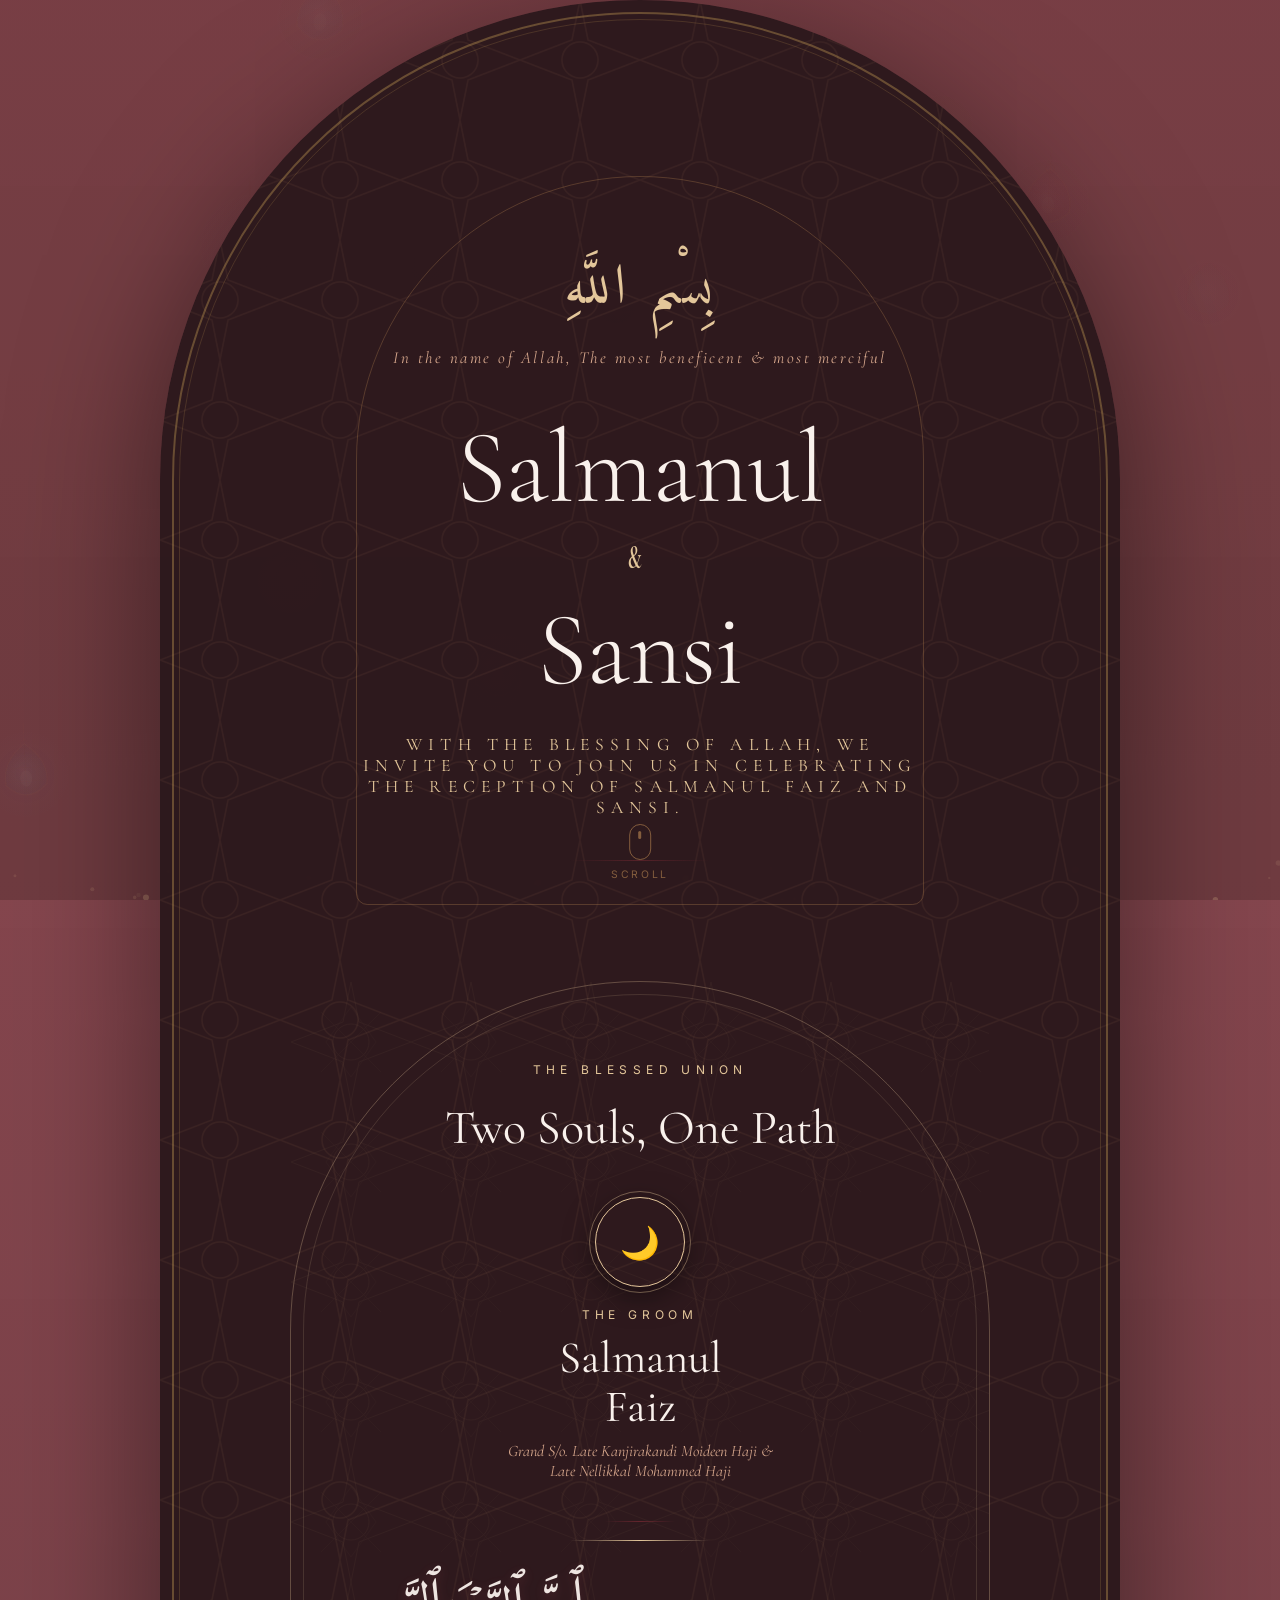
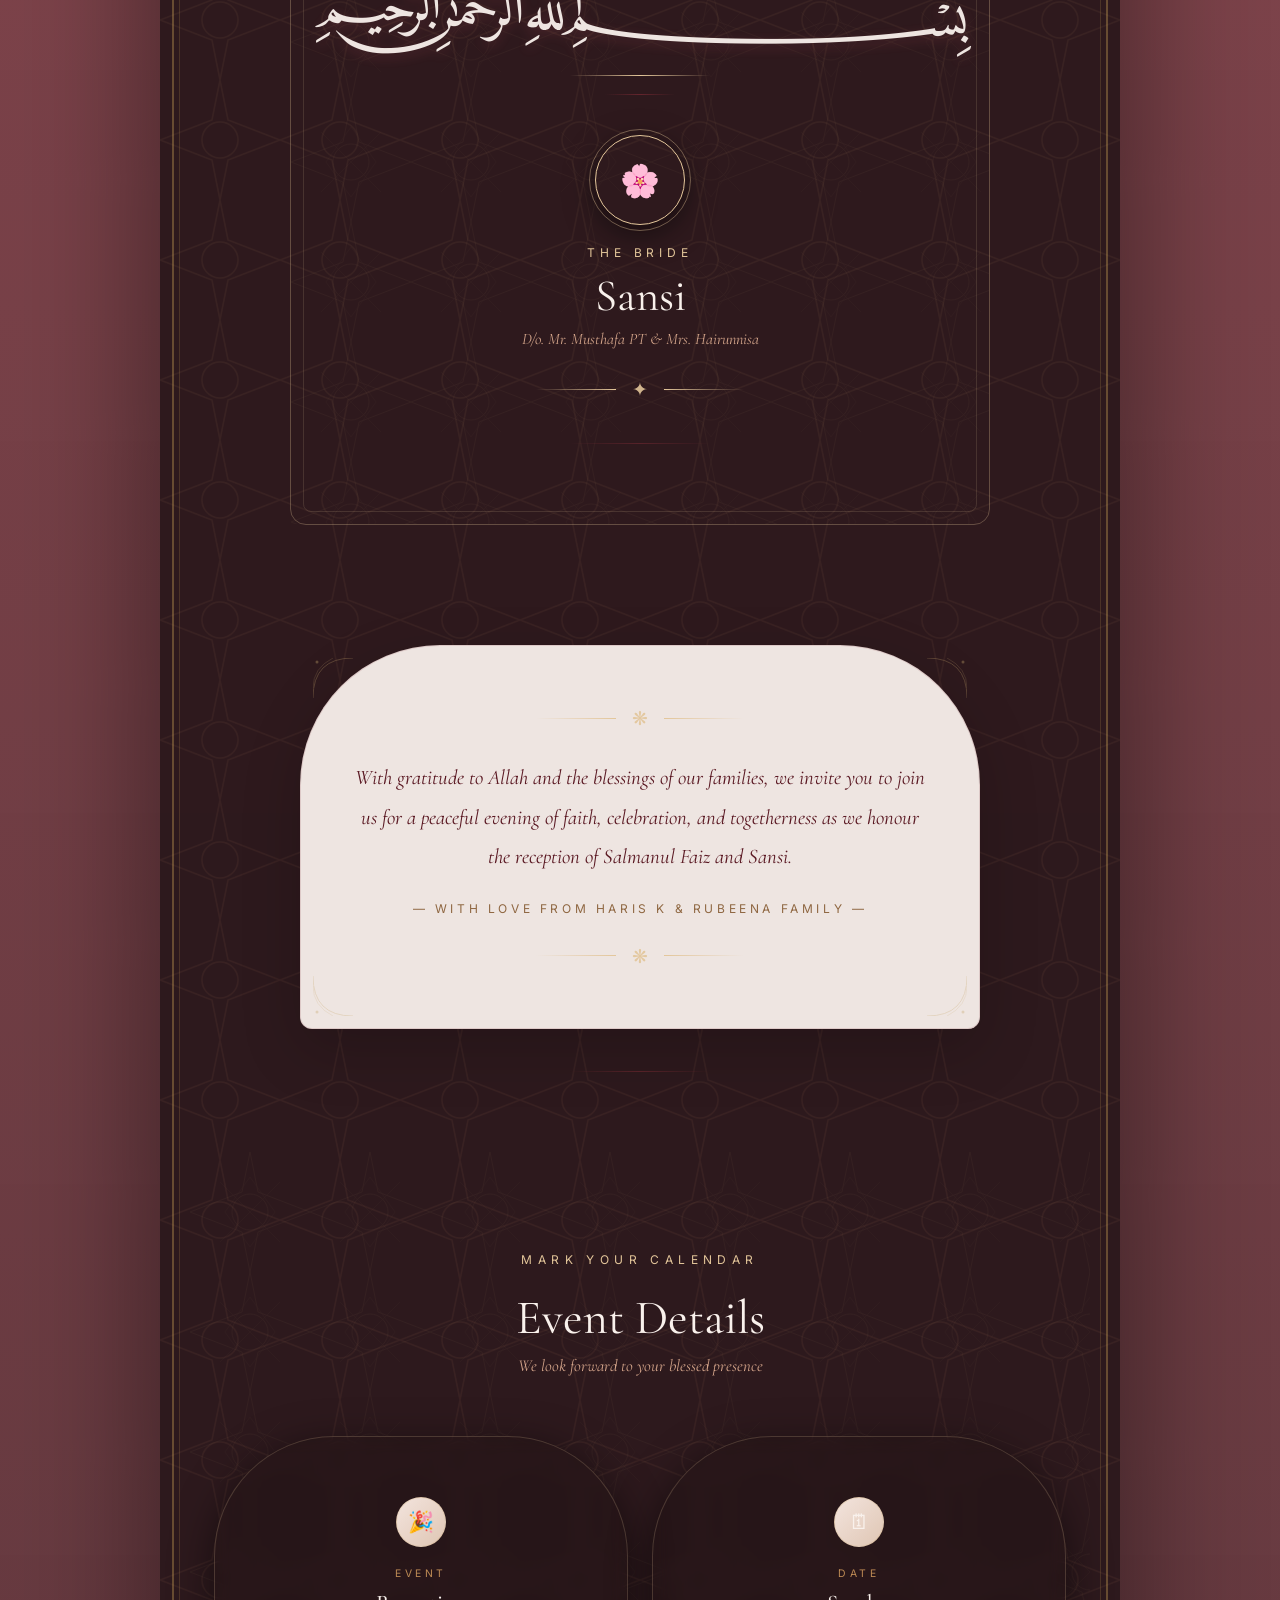
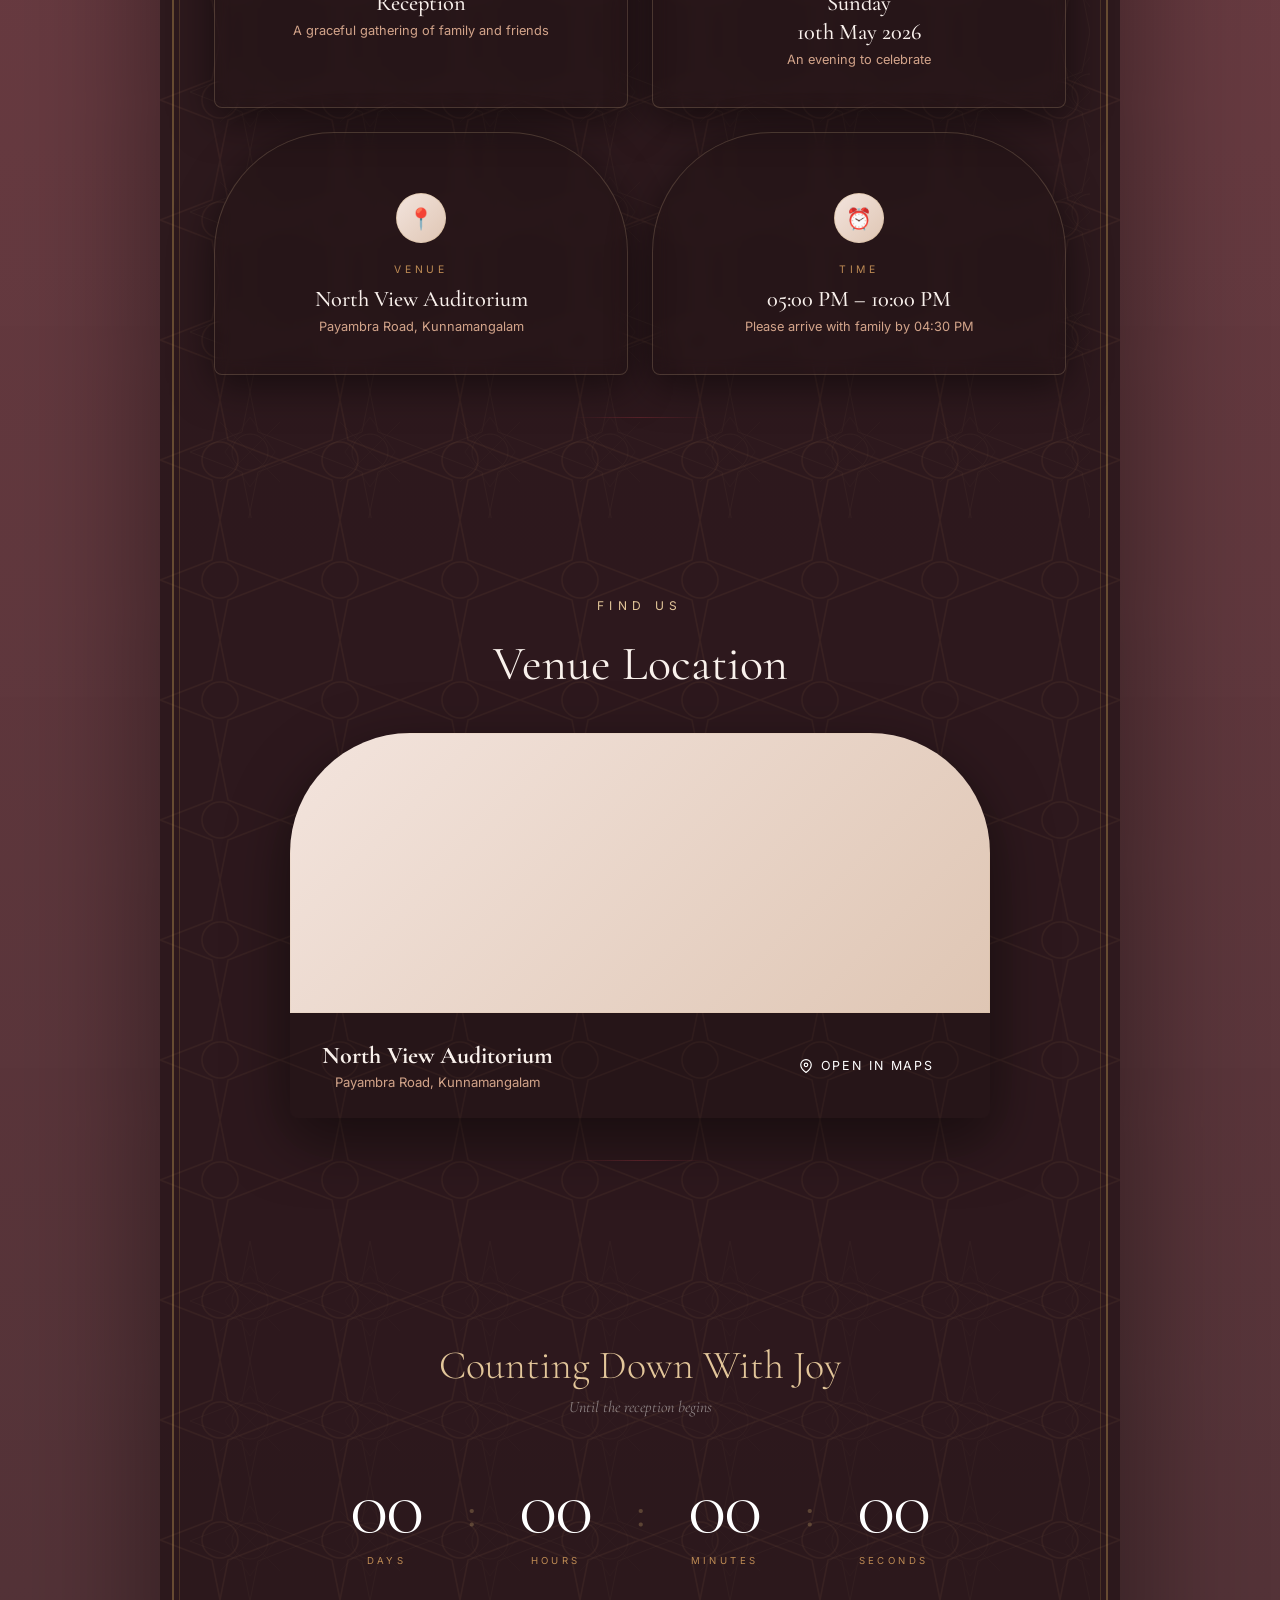
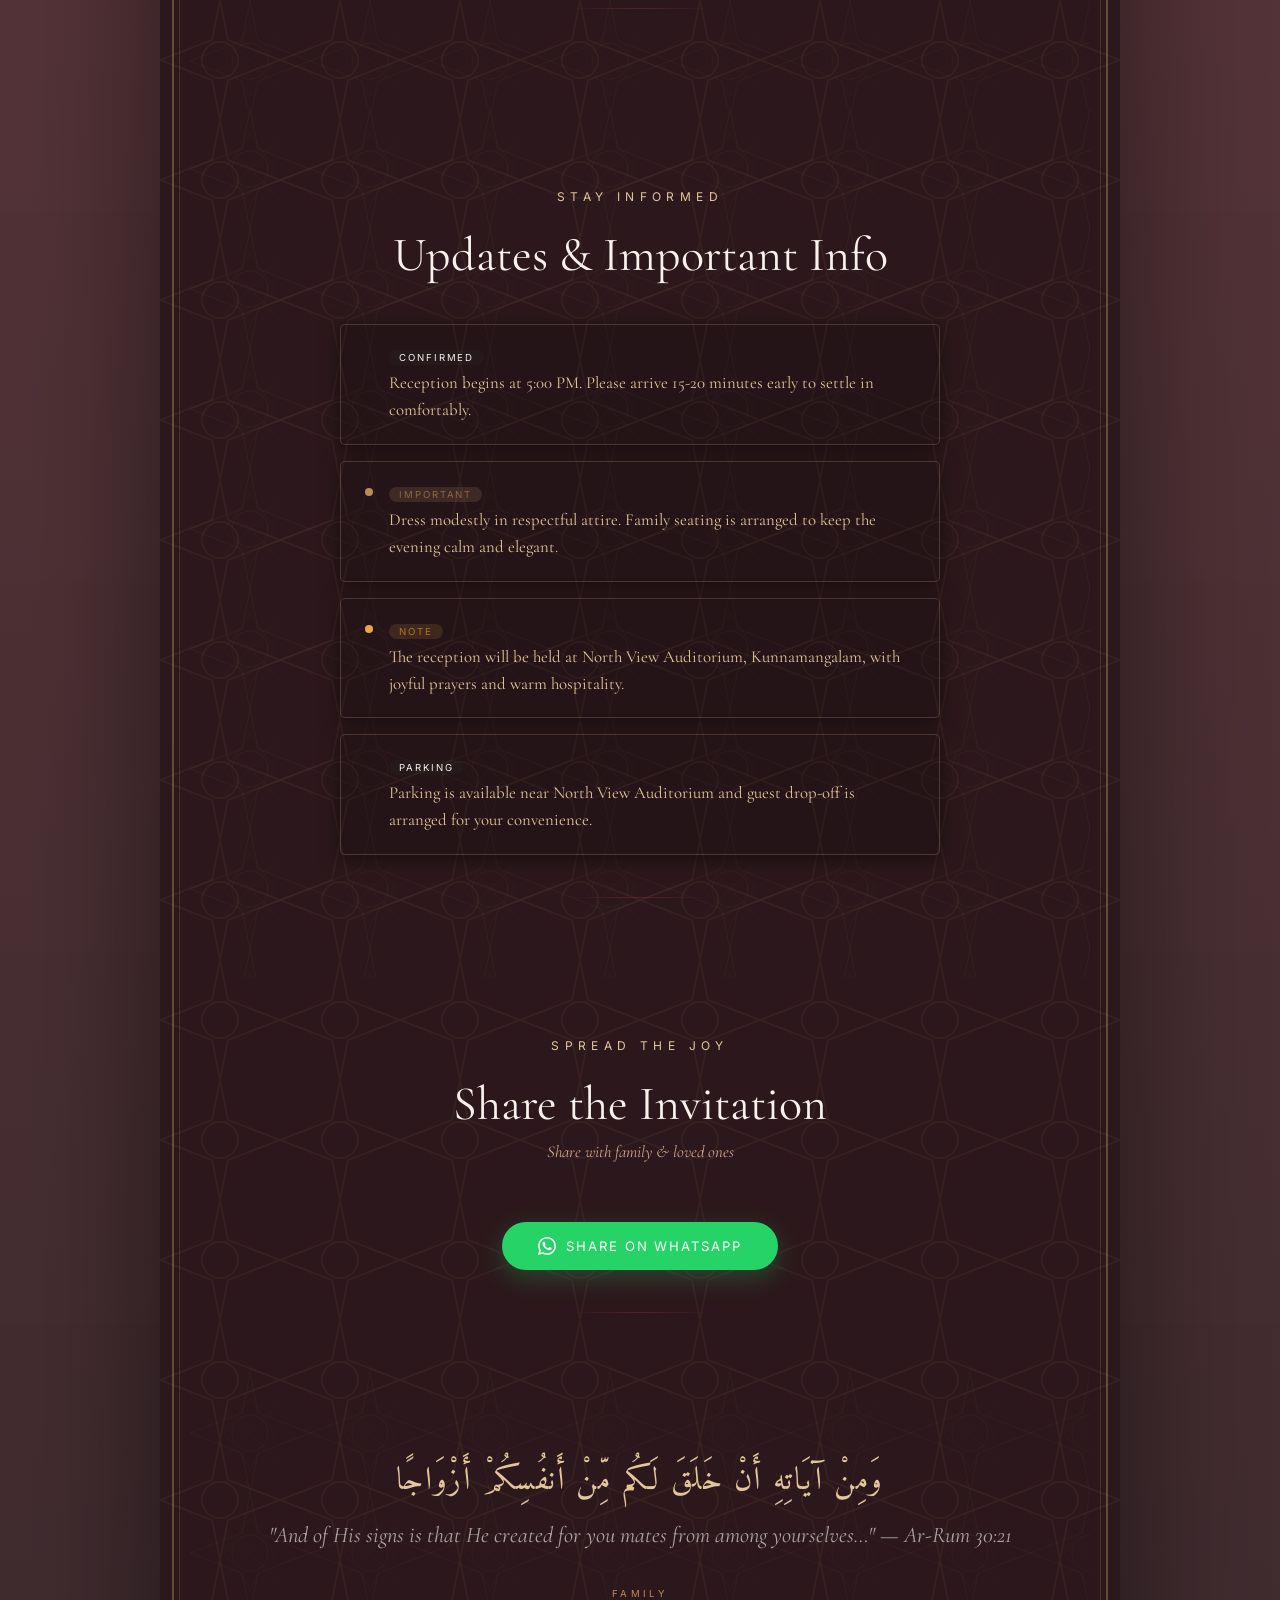
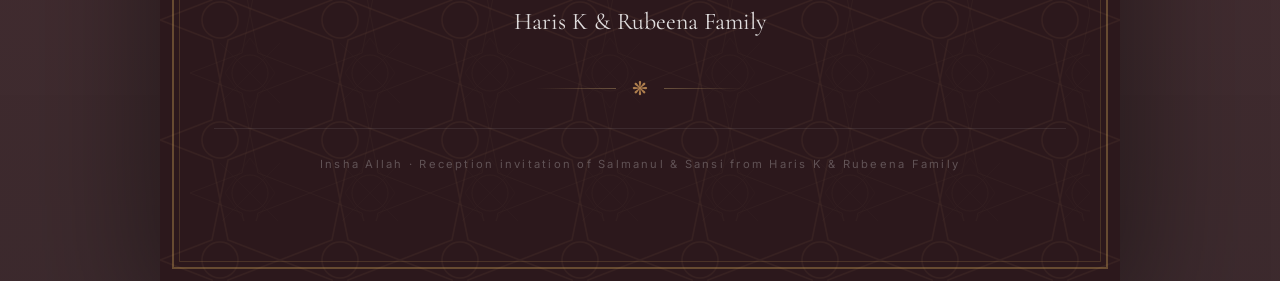
==== index.html @ c8cf124c "rename index.html" ====
<!DOCTYPE html>
<html lang="en">
<head>
    <meta charset="UTF-8">
    <meta name="viewport" content="width=device-width, initial-scale=1.0">
    <title>Reception Invitation — Salmanul & Sansi</title>
    <link href="https://fonts.googleapis.com/css2?family=Cormorant+Garamond:ital,wght@0,300;0,400;0,500;0,600;1,300;1,400&family=Inter:wght@300;400;500&family=Amiri:ital,wght@0,400;0,700;1,400&display=swap" rel="stylesheet">
    <link rel="stylesheet" href="styles.css">
</head>
<body>

<!-- LOADER -->
<div id="loader">
    <div class="loader-bismillah">بِسْمِ اللَّهِ</div>
    <div class="loader-line"></div>
    <div class="loader-sub">Loading your invitation</div>
</div>

<!-- 3D CANVAS BACKGROUND -->
<canvas id="bgCanvas"></canvas>

<div class="invitation-card">

<!-- ==================== HERO ==================== -->
<section id="hero">
    <div class="hero-frame"></div>
    <div class="hero-bismillah">بِسْمِ اللَّهِ</div>
    <div class="hero-translation">In the name of Allah, The most beneficent & most merciful</div>

    <div class="hero-names">
        <div class="hero-name">Salmanul</div>
        <span class="hero-and">﹠</span>
        <div class="hero-name">Sansi</div>
    </div>

    <p class="hero-invite-text">With the blessing of Allah, we invite you to join us in celebrating the reception of Salmanul Faiz and Sansi.</p>

    <div class="scroll-indicator">
        <div class="scroll-mouse">
            <div class="scroll-wheel"></div>
        </div>
        <span>Scroll</span>
    </div>
</section>

<!-- ==================== COUPLE ==================== -->
<section id="couple">
    <div class="geo-pattern"></div>

    <span class="section-label fade-in">The Blessed Union</span>
    <h2 class="section-title fade-in fade-in-delay-1">Two Souls, One Path</h2>

    <div class="couple-wrap">
        <div class="person-card fade-in fade-in-delay-1">
            <div class="person-avatar">🌙</div>
            <div class="person-role">The Groom</div>
            <div class="person-name">Salmanul<br>Faiz</div>
            <div class="person-family">Grand S/o. Late Kanjirakandi Moideen Haji & Late Nellikkal Mohammed Haji</div>
        </div>

        <div class="couple-center-divider fade-in fade-in-delay-2">
            <div class="couple-vline"></div>
            <div class="couple-ampersand">﷽</div>
            <div class="couple-vline"></div>
        </div>

        <div class="person-card fade-in fade-in-delay-3">
            <div class="person-avatar">🌸</div>
            <div class="person-role">The Bride</div>
            <div class="person-name">Sansi</div>
            <div class="person-family">D/o. Mr. Musthafa PT & Mrs. Hairunnisa</div>
        </div>
    </div>

    <div class="ornament fade-in fade-in-delay-4">
        <div class="ornament-line"></div>
        <div class="ornament-icon">✦</div>
        <div class="ornament-line reverse"></div>
    </div>
</section>

<!-- ==================== MESSAGE ==================== -->
<section id="message">
    <div class="message-card fade-in">
        <!-- Corner decorations -->
        <svg class="corner-deco tl" viewBox="0 0 40 40" fill="none">
            <path d="M0 40 Q0 0 40 0" stroke="#c9a96e" stroke-width="0.8"/>
            <path d="M0 30 Q0 10 20 0" stroke="#c9a96e" stroke-width="0.5"/>
            <circle cx="4" cy="4" r="1.5" fill="#c9a96e"/>
        </svg>
        <svg class="corner-deco tr" viewBox="0 0 40 40" fill="none">
            <path d="M0 40 Q0 0 40 0" stroke="#c9a96e" stroke-width="0.8"/>
            <path d="M0 30 Q0 10 20 0" stroke="#c9a96e" stroke-width="0.5"/>
            <circle cx="4" cy="4" r="1.5" fill="#c9a96e"/>
        </svg>
        <svg class="corner-deco bl" viewBox="0 0 40 40" fill="none">
            <path d="M0 40 Q0 0 40 0" stroke="#c9a96e" stroke-width="0.8"/>
            <path d="M0 30 Q0 10 20 0" stroke="#c9a96e" stroke-width="0.5"/>
            <circle cx="4" cy="4" r="1.5" fill="#c9a96e"/>
        </svg>
        <svg class="corner-deco br" viewBox="0 0 40 40" fill="none">
            <path d="M0 40 Q0 0 40 0" stroke="#c9a96e" stroke-width="0.8"/>
            <path d="M0 30 Q0 10 20 0" stroke="#c9a96e" stroke-width="0.5"/>
            <circle cx="4" cy="4" r="1.5" fill="#c9a96e"/>
        </svg>

        <div class="ornament" style="margin-top:0; margin-bottom: 28px;">
            <div class="ornament-line"></div>
            <div class="ornament-icon">❋</div>
            <div class="ornament-line reverse"></div>
        </div>

        <p class="message-text">
            With gratitude to Allah and the blessings of our families, we invite you to join us for a peaceful evening of faith, celebration, and togetherness as we honour the reception of Salmanul Faiz and Sansi.
        </p>

        <span class="message-sign">— With love from Haris K & Rubeena Family —</span>

        <div class="ornament" style="margin-bottom:0; margin-top: 28px;">
            <div class="ornament-line"></div>
            <div class="ornament-icon">❋</div>
            <div class="ornament-line reverse"></div>
        </div>
    </div>
</section>

<!-- ==================== EVENTS ==================== -->
<section id="events">
    <div class="geo-pattern"></div>

    <span class="section-label fade-in">Mark Your Calendar</span>
    <h2 class="section-title fade-in fade-in-delay-1">Event Details</h2>
    <p class="section-subtitle fade-in fade-in-delay-2">We look forward to your blessed presence</p>

    <div class="events-grid">
        <div class="event-card fade-in fade-in-delay-1">
            <div class="event-icon">🎉</div>
            <div class="event-label">Event</div>
            <div class="event-value">Reception</div>
            <div class="event-sub">A graceful gathering of family and friends</div>
        </div>

        <div class="event-card fade-in fade-in-delay-2">
            <div class="event-icon">🗓</div>
            <div class="event-label">Date</div>
            <div class="event-value">Sunday<br>10th May 2026</div>
            <div class="event-sub">An evening to celebrate</div>
        </div>

        <div class="event-card fade-in fade-in-delay-3">
            <div class="event-icon">📍</div>
            <div class="event-label">Venue</div>
            <div class="event-value">North View Auditorium</div>
            <div class="event-sub">Payambra Road, Kunnamangalam</div>
        </div>

        <div class="event-card fade-in fade-in-delay-4">
            <div class="event-icon">⏰</div>
            <div class="event-label">Time</div>
            <div class="event-value">05:00 PM – 10:00 PM</div>
            <div class="event-sub">Please arrive with family by 04:30 PM</div>
        </div>
    </div>
</section>

<!-- ==================== LOCATION ==================== -->
<section id="location">
    <span class="section-label fade-in">Find Us</span>
    <h2 class="section-title fade-in fade-in-delay-1">Venue Location</h2>

    <div class="location-card fade-in fade-in-delay-2">
        <div class="map-container">
            <iframe
                src="https://www.google.com/maps?q=North+View+Auditorium+Kunnamangalam&output=embed"
                loading="lazy"
                referrerpolicy="no-referrer-when-downgrade"
                title="Venue Map">
            </iframe>
            <div class="map-overlay"></div>
        </div>
        <div class="location-info">
            <div class="location-details">
                <h3>North View Auditorium</h3>
                <p>Payambra Road, Kunnamangalam</p>
            </div>
            <a href="https://maps.google.com/?q=North+View+Auditorium+Kunnamangalam" target="_blank" class="btn-maps">
                <svg width="14" height="14" viewBox="0 0 24 24" fill="none" stroke="currentColor" stroke-width="2">
                    <path d="M21 10c0 7-9 13-9 13s-9-6-9-13a9 9 0 0118 0z"></path>
                    <circle cx="12" cy="10" r="3"></circle>
                </svg>
                Open in Maps
            </a>
        </div>
    </div>
</section>

<!-- ==================== COUNTDOWN ==================== -->
<section id="countdown">
    <div class="geo-pattern"></div>

    <h2 class="countdown-title fade-in">Counting Down With Joy</h2>
    <p class="countdown-sub fade-in fade-in-delay-1">Until the reception begins</p>

    <div class="countdown-grid fade-in fade-in-delay-2">
        <div class="count-block">
            <div class="count-number" id="days">00</div>
            <span class="count-label">Days</span>
        </div>
        <div class="count-sep">:</div>
        <div class="count-block">
            <div class="count-number" id="hours">00</div>
            <span class="count-label">Hours</span>
        </div>
        <div class="count-sep">:</div>
        <div class="count-block">
            <div class="count-number" id="minutes">00</div>
            <span class="count-label">Minutes</span>
        </div>
        <div class="count-sep">:</div>
        <div class="count-block">
            <div class="count-number" id="seconds">00</div>
            <span class="count-label">Seconds</span>
        </div>
    </div>
</section>

<!-- ==================== UPDATES ==================== -->
<section id="updates">
    <div class="geo-pattern"></div>

    <span class="section-label fade-in">Stay Informed</span>
    <h2 class="section-title fade-in fade-in-delay-1">Updates & Important Info</h2>

    <div class="updates-list">
        <div class="update-item fade-in fade-in-delay-1">
            <div class="update-dot green"></div>
            <div>
                <span class="update-tag info">Confirmed</span>
                <div class="update-text">Reception begins at 5:00 PM. Please arrive 15-20 minutes early to settle in comfortably.</div>
            </div>
        </div>

        <div class="update-item fade-in fade-in-delay-2">
            <div class="update-dot"></div>
            <div>
                <span class="update-tag important">Important</span>
                <div class="update-text">Dress modestly in respectful attire. Family seating is arranged to keep the evening calm and elegant.</div>
            </div>
        </div>

        <div class="update-item fade-in fade-in-delay-3">
            <div class="update-dot amber"></div>
            <div>
                <span class="update-tag note">Note</span>
                <div class="update-text">The reception will be held at North View Auditorium, Kunnamangalam, with joyful prayers and warm hospitality.</div>
            </div>
        </div>

        <div class="update-item fade-in fade-in-delay-4">
            <div class="update-dot green"></div>
            <div>
                <span class="update-tag info">Parking</span>
                <div class="update-text">Parking is available near North View Auditorium and guest drop-off is arranged for your convenience.</div>
            </div>
        </div>
    </div>
</section>

<!-- ==================== SHARE ==================== -->
<section id="share">
    <span class="section-label fade-in">Spread the Joy</span>
    <h2 class="section-title fade-in fade-in-delay-1" style="margin-bottom: 8px;">Share the Invitation</h2>
    <p class="section-subtitle fade-in fade-in-delay-2">Share with family & loved ones</p>

    <div class="fade-in fade-in-delay-3">
        <a id="whatsapp-btn" href="#" class="btn-whatsapp" onclick="shareOnWhatsApp(event)">
            <svg viewBox="0 0 24 24" xmlns="http://www.w3.org/2000/svg">
                <path d="M17.472 14.382c-.297-.149-1.758-.867-2.03-.967-.273-.099-.471-.148-.67.15-.197.297-.767.966-.94 1.164-.173.199-.347.223-.644.075-.297-.15-1.255-.463-2.39-1.475-.883-.788-1.48-1.761-1.653-2.059-.173-.297-.018-.458.13-.606.134-.133.298-.347.446-.52.149-.174.198-.298.298-.497.099-.198.05-.371-.025-.52-.075-.149-.669-1.612-.916-2.207-.242-.579-.487-.5-.669-.51-.173-.008-.371-.01-.57-.01-.198 0-.52.074-.792.372-.272.297-1.04 1.016-1.04 2.479 0 1.462 1.065 2.875 1.213 3.074.149.198 2.096 3.2 5.077 4.487.709.306 1.262.489 1.694.625.712.227 1.36.195 1.871.118.571-.085 1.758-.719 2.006-1.413.248-.694.248-1.289.173-1.413-.074-.124-.272-.198-.57-.347m-5.421 7.403h-.004a9.87 9.87 0 01-5.031-1.378l-.361-.214-3.741.982.998-3.648-.235-.374a9.86 9.86 0 01-1.51-5.26c.001-5.45 4.436-9.884 9.888-9.884 2.64 0 5.122 1.03 6.988 2.898a9.825 9.825 0 012.893 6.994c-.003 5.45-4.437 9.884-9.885 9.884m8.413-18.297A11.815 11.815 0 0012.05 0C5.495 0 .16 5.335.157 11.892c0 2.096.547 4.142 1.588 5.945L.057 24l6.305-1.654a11.882 11.882 0 005.683 1.448h.005c6.554 0 11.89-5.335 11.893-11.893a11.821 11.821 0 00-3.48-8.413z"/>
            </svg>
            Share on WhatsApp
        </a>
    </div>
</section>

<!-- ==================== FOOTER ==================== -->
<footer>
    <div class="geo-pattern"></div>

    <div class="fade-in">
        <div class="footer-bismillah">وَمِنْ آيَاتِهِ أَنْ خَلَقَ لَكُم مِّنْ أَنفُسِكُمْ أَزْوَاجًا</div>
        <p class="footer-inshallah">"And of His signs is that He created for you mates from among yourselves…" — Ar-Rum 30:21</p>
    </div>

    <div class="footer-families fade-in fade-in-delay-1">
        <div class="family-block">
            <span class="family-label">Family</span>
            <div class="family-name">Haris K & Rubeena Family</div>
        </div>
    </div>

    <div class="ornament fade-in">
        <div class="ornament-line" style="background: linear-gradient(to right, transparent, rgba(201,169,110,0.4))"></div>
        <div class="ornament-icon" style="color: var(--gold)">❋</div>
        <div class="ornament-line reverse" style="background: linear-gradient(to left, transparent, rgba(201,169,110,0.4))"></div>
    </div>

    <div class="footer-bottom fade-in">
        Insha Allah · Reception invitation of Salmanul & Sansi from Haris K & Rubeena Family
    </div>
</footer>

</div>

<!-- ==================== JAVASCRIPT ==================== -->
<script src="script.js"></script>
</body>
</html>
---- styles.css ----
:root {
  --ivory: #f9f1ec;
  --cream: #f3e4dd;
  --beige: #dfc6b4;
  --gold: #be8b54;
  --gold-light: #e3c69a;
  --gold-dark: #8f6741;
  --maroon: #7c2a34;
  --maroon-light: #a84a53;
  --maroon-dark: #5a1822;
  --carpet-deep: #5a1f25;
  --carpet-soft: #d3a48a;
  --text-dark: #f9f1ec; /* Ivory */
  --text-mid: #e3c69a; /* Gold Light */
  --text-light: #d3a48a; /* Carpet soft */
  --shadow: rgba(0, 0, 0, 0.5);
}

* {
  margin: 0;
  padding: 0;
  box-sizing: border-box;
}

html {
  scroll-behavior: smooth;
}

body {
  min-height: 100vh;
  background: linear-gradient(rgba(124, 42, 52, 0.85), rgba(44, 24, 28, 0.92));
  background-blend-mode: multiply;
  color: var(--text-dark);
  font-family: "Inter", sans-serif;
  overflow-x: hidden;
}

.invitation-card {
  position: relative;
  max-width: 960px;
  margin: 0 auto;
  padding: 160px 30px 60px;
  background: rgba(44, 24, 28, 0.97); /* Very deep dark carpet tone */
  border-radius: 480px 480px 0 0;
  box-shadow: 0 40px 140px rgba(0, 0, 0, 0.5);
  overflow: hidden;
  min-height: 100vh;
}

.invitation-card::before {
  content: "";
  position: absolute;
  inset: 0;
  pointer-events: none;
  background-image: url("data:image/svg+xml,%3Csvg xmlns='http://www.w3.org/2000/svg' width='120' height='120' viewBox='0 0 120 120'%3E%3Cpath d='M60 0 L68 40 L120 60 L68 80 L60 120 L52 80 L0 60 L52 40 Z' fill='none' stroke='%23BE8B54' stroke-width='1.5' opacity='0.08'/%3E%3Ccircle cx='60' cy='60' r='18' fill='none' stroke='%23BE8B54' stroke-width='1.5' opacity='0.08'/%3E%3C/svg%3E");
}

.invitation-card::after {
  content: "";
  position: absolute;
  inset: 12px;
  border: 2px solid rgba(192, 154, 83, 0.4);
  outline: 1px solid rgba(192, 154, 83, 0.2);
  outline-offset: -8px;
  border-radius: 480px 480px 0 0;
  pointer-events: none;
}

.invitation-card > * {
  position: relative;
  z-index: 1;
}

.invitation-card::before,
.invitation-card::after {
  pointer-events: none;
}

/* ===================== LOADER ===================== */
#loader {
  position: fixed;
  inset: 0;
  background: var(--ivory);
  z-index: 9999;
  display: flex;
  flex-direction: column;
  align-items: center;
  justify-content: center;
  transition:
    opacity 0.8s ease,
    visibility 0.8s ease;
}

#loader.hidden {
  opacity: 0;
  visibility: hidden;
}

.loader-bismillah {
  font-family: "Amiri", serif;
  font-size: 2.2rem;
  color: var(--gold);
  letter-spacing: 0.05em;
  opacity: 0;
  animation: loaderFadeIn 1.2s ease 0.3s forwards;
}

.loader-line {
  width: 60px;
  height: 1px;
  background: var(--gold);
  margin: 20px auto;
  opacity: 0;
  animation: loaderExpand 1s ease 0.8s forwards;
}

.loader-sub {
  font-family: "Cormorant Garamond", serif;
  font-size: 1rem;
  color: var(--text-light);
  letter-spacing: 0.3em;
  text-transform: uppercase;
  opacity: 0;
  animation: loaderFadeIn 1s ease 1.2s forwards;
}

@keyframes loaderFadeIn {
  to {
    opacity: 1;
  }
}

@keyframes loaderExpand {
  from {
    width: 0;
    opacity: 0;
  }
  to {
    width: 60px;
    opacity: 1;
  }
}

/* ===================== CANVAS / 3D BACKGROUND ===================== */
#bgCanvas {
  position: fixed;
  top: 0;
  left: 0;
  width: 100%;
  height: 100%;
  z-index: 0;
  pointer-events: none;
}

/* ===================== SCROLL INDICATOR ===================== */
.scroll-indicator {
  position: absolute;
  bottom: 40px;
  left: 50%;
  transform: translateX(-50%);
  display: flex;
  flex-direction: column;
  align-items: center;
  gap: 8px;
  animation: bounce 2s infinite;
  opacity: 0.6;
}

.scroll-indicator span {
  font-family: "Inter", sans-serif;
  font-size: 0.65rem;
  letter-spacing: 0.25em;
  text-transform: uppercase;
  color: var(--gold);
}

.scroll-mouse {
  width: 22px;
  height: 36px;
  border: 1.5px solid var(--gold);
  border-radius: 12px;
  display: flex;
  justify-content: center;
  padding-top: 6px;
}

.scroll-wheel {
  width: 3px;
  height: 8px;
  background: var(--gold);
  border-radius: 2px;
  animation: scrollWheel 1.5s infinite;
}

@keyframes scrollWheel {
  0% {
    transform: translateY(0);
    opacity: 1;
  }
  100% {
    transform: translateY(10px);
    opacity: 0;
  }
}

@keyframes bounce {
  0%,
  100% {
    transform: translateX(-50%) translateY(0);
  }
  50% {
    transform: translateX(-50%) translateY(-6px);
  }
}

/* ===================== SECTIONS BASE ===================== */
section {
  position: relative;
  z-index: 1;
  padding: 60px 0;
  background: transparent;
}

section:not(:last-child)::after {
  content: "";
  display: block;
  width: 140px;
  height: 1px;
  margin: 42px auto 0;
  background: linear-gradient(
    to right,
    transparent,
    rgba(124, 42, 52, 0.7),
    transparent
  );
  opacity: 0.75;
}

.fade-in {
  opacity: 0;
  transform: translateY(30px);
  transition:
    opacity 0.9s ease,
    transform 0.9s ease;
}

.fade-in.visible {
  opacity: 1;
  transform: translateY(0);
}

.fade-in-delay-1 {
  transition-delay: 0.1s;
}
.fade-in-delay-2 {
  transition-delay: 0.25s;
}
.fade-in-delay-3 {
  transition-delay: 0.4s;
}
.fade-in-delay-4 {
  transition-delay: 0.55s;
}

/* ===================== GEOMETRIC PATTERN ===================== */
.geo-pattern {
  position: absolute;
  width: 100%;
  height: 100%;
  top: 0;
  left: 0;
  opacity: 0.05;
  background-image: url("data:image/svg+xml,%3Csvg xmlns='http://www.w3.org/2000/svg' width='120' height='120' viewBox='0 0 120 120'%3E%3Cpath d='M60 0 L68 40 L120 60 L68 80 L60 120 L52 80 L0 60 L52 40 Z' fill='none' stroke='%23c9a96e' stroke-width='1'/%3E%3Cpath d='M30 30 L90 90 M30 90 L90 30' stroke='%23c9a96e' stroke-width='0.5'/%3E%3Ccircle cx='60' cy='60' r='18' fill='none' stroke='%23c9a96e' stroke-width='1'/%3E%3Cpath d='M60 25 L85 60 L60 95 L35 60 Z' fill='none' stroke='%23c9a96e' stroke-width='0.5'/%3E%3C/svg%3E");
  pointer-events: none;
}

/* ===================== ORNAMENTAL DIVIDER ===================== */
.ornament {
  display: flex;
  align-items: center;
  justify-content: center;
  gap: 16px;
  margin: 28px auto;
}

.ornament-line {
  height: 1px;
  width: 80px;
  background: linear-gradient(to right, transparent, var(--gold-light));
}

.ornament-line.reverse {
  background: linear-gradient(to left, transparent, var(--gold-light));
}

.ornament-icon {
  color: var(--gold-light);
  font-size: 1.2rem;
  opacity: 0.9;
}

/* ===================== HERO SECTION ===================== */
#hero {
  display: flex;
  flex-direction: column;
  align-items: center;
  justify-content: center;
  text-align: center;
  padding: 80px 20px 60px;
  margin: 0 auto;
  max-width: 600px;
  background: transparent;
  min-height: auto;
  position: relative;
  overflow: hidden;
}

.hero-frame {
  position: absolute;
  inset: 16px;
  border: 1px solid var(--gold);
  border-radius: 300px 300px 12px 12px;
  pointer-events: none;
  opacity: 0.3;
}

.hero-bismillah {
  font-family: "Amiri", serif;
  font-size: clamp(2rem, 5vw, 3.5rem);
  color: var(--gold-light);
  letter-spacing: 0.05em;
  margin-bottom: 8px;
  opacity: 0;
  animation: heroReveal 1.4s ease 2.5s forwards;
}

.hero-translation {
  font-family: "Cormorant Garamond", serif;
  font-style: italic;
  font-size: clamp(0.85rem, 2vw, 1.05rem);
  color: var(--text-light);
  letter-spacing: 0.15em;
  margin-bottom: 48px;
  opacity: 0;
  animation: heroReveal 1.4s ease 3s forwards;
}

.hero-names {
  opacity: 0;
  animation: heroReveal 1.4s ease 3.4s forwards;
}

.hero-name {
  font-family: "Cormorant Garamond", serif;
  font-size: clamp(3rem, 10vw, 6.5rem);
  font-weight: 300;
  color: var(--text-dark);
  line-height: 1;
  letter-spacing: -0.01em;
}

.hero-and {
  font-family: "Amiri", serif;
  font-size: clamp(1.5rem, 4vw, 2.2rem);
  color: var(--gold-light);
  display: block;
  margin: 8px 0;
  letter-spacing: 0.2em;
}

.hero-invite-text {
  font-family: "Cormorant Garamond", serif;
  font-size: clamp(0.9rem, 2vw, 1.1rem);
  color: var(--text-mid);
  letter-spacing: 0.35em;
  text-transform: uppercase;
  margin-top: 32px;
  opacity: 0;
  animation: heroReveal 1.4s ease 3.9s forwards;
}

@keyframes heroReveal {
  from {
    opacity: 0;
    transform: translateY(20px);
    filter: blur(4px);
  }
  to {
    opacity: 1;
    transform: translateY(0);
    filter: blur(0);
  }
}

/* ===================== COUPLE SECTION ===================== */
#couple {
  position: relative;
  padding: 80px 30px;
  margin: 60px auto 40px;
  max-width: 700px;
  text-align: center;
  background: transparent;
  border-radius: 350px 350px 16px 16px;
  border: 1.5px solid rgba(227, 198, 154, 0.3);
  overflow: visible;
}

#couple::before {
  content: "";
  position: absolute;
  inset: 12px;
  border: 1px solid rgba(227, 198, 154, 0.15);
  border-radius: 340px 340px 8px 8px;
  pointer-events: none;
}

.section-label {
  font-family: "Inter", sans-serif;
  font-size: 0.75rem;
  letter-spacing: 0.45em;
  text-transform: uppercase;
  color: var(--gold-light);
  margin-bottom: 22px;
  display: block;
}

.couple-wrap {
  display: flex;
  flex-direction: column;
  align-items: center;
  justify-content: center;
  gap: 40px;
  margin-top: 40px;
}

.person-card {
  text-align: center;
  max-width: 280px;
  width: 100%;
}

.person-avatar {
  width: 90px;
  height: 90px;
  border-radius: 50%;
  background: transparent;
  border: 1.5px solid var(--gold-light);
  outline: 1px solid rgba(227, 198, 154, 0.4);
  outline-offset: 5px;
  display: flex;
  align-items: center;
  justify-content: center;
  margin: 0 auto 20px;
  font-size: 2rem;
  box-shadow: 0 8px 30px var(--shadow);
}

.person-role {
  font-family: "Inter", sans-serif;
  font-size: 0.75rem;
  letter-spacing: 0.4em;
  text-transform: uppercase;
  color: var(--gold-light);
  margin-bottom: 12px;
}

.person-name {
  font-family: "Cormorant Garamond", serif;
  font-size: clamp(2rem, 5vw, 2.8rem);
  font-weight: 400;
  color: var(--text-dark);
  line-height: 1.1;
}

.person-family {
  font-family: "Cormorant Garamond", serif;
  font-style: italic;
  font-size: 1rem;
  color: var(--text-light);
  margin-top: 8px;
}

.couple-center-divider {
  display: flex;
  flex-direction: column;
  align-items: center;
  justify-content: center;
  gap: 18px;
  text-align: center;
  width: 100%;
  max-width: 100%;
  padding: 0 10px;
  margin: 0 auto;
  overflow: visible;
  position: relative;
  z-index: 5;
}

.couple-vline {
  width: min(140px, 50vw);
  height: 1px;
  background: linear-gradient(
    to right,
    transparent,
    var(--gold-light),
    transparent
  );
}

.couple-ampersand {
  font-family: "Amiri", serif;
  font-size: clamp(2rem, 12vw, 3.6rem);
  line-height: 1.35;
  color: var(--text-dark);
  opacity: 0.95;
  text-shadow: 0 4px 12px rgba(168, 74, 83, 0.3);
  padding: 0.18em 0;
  width: 100%;
  max-width: 260px;
  overflow: visible;
  display: flex;
  justify-content: center;
  align-items: center;
  white-space: normal;
  position: relative;
  z-index: 6;
}

.couple-center-divider::before,
.couple-center-divider::after {
  content: "";
  width: 70px;
  height: 1px;
  background: linear-gradient(
    to right,
    transparent,
    rgba(124, 42, 52, 0.7),
    transparent
  );
}

/* ===================== INVITATION MESSAGE ===================== */
#message {
  padding: 80px 24px;
  text-align: center;
  background: transparent;
}

.message-card {
  max-width: 680px;
  margin: 0 auto;
  padding: 60px 50px;
  background: rgba(249, 241, 236, 0.95);
  border: 1px solid rgba(124, 42, 52, 0.15);
  border-radius: 140px 140px 12px 12px;
  box-shadow: 0 20px 60px rgba(0, 0, 0, 0.18);
  backdrop-filter: blur(10px);
  position: relative;
  transition:
    transform 0.3s ease,
    box-shadow 0.3s ease;
}

.message-card:hover {
  transform: translateY(-4px);
  box-shadow: 0 30px 90px rgba(0, 0, 0, 0.2);
}

.corner-deco {
  position: absolute;
  width: 40px;
  height: 40px;
  opacity: 0.35;
}

.corner-deco.tl {
  top: 12px;
  left: 12px;
}
.corner-deco.tr {
  top: 12px;
  right: 12px;
  transform: scaleX(-1);
}
.corner-deco.bl {
  bottom: 12px;
  left: 12px;
  transform: scaleY(-1);
}
.corner-deco.br {
  bottom: 12px;
  right: 12px;
  transform: scale(-1);
}

.message-text {
  font-family: "Cormorant Garamond", serif;
  font-size: clamp(1.05rem, 2.5vw, 1.3rem);
  font-weight: 400;
  line-height: 1.9;
  color: var(--maroon-dark);
  font-style: italic;
}

.message-sign {
  font-family: "Inter", sans-serif;
  font-size: 0.75rem;
  letter-spacing: 0.3em;
  text-transform: uppercase;
  color: var(--gold-dark);
  margin-top: 24px;
  display: block;
}

/* ===================== EVENT DETAILS ===================== */
#events {
  padding: 100px 24px;
  text-align: center;
  background: transparent;
}

.section-title {
  font-family: "Cormorant Garamond", serif;
  font-size: clamp(2rem, 5vw, 3rem);
  font-weight: 400;
  color: var(--text-dark);
  margin-bottom: 8px;
}

.section-subtitle {
  font-family: "Cormorant Garamond", serif;
  font-style: italic;
  font-size: 1.05rem;
  color: var(--text-light);
  margin-bottom: 60px;
}

.events-grid {
  display: grid;
  grid-template-columns: repeat(auto-fit, minmax(280px, 1fr));
  gap: 24px;
  max-width: 900px;
  margin: 0 auto;
}

.event-card {
  background: rgba(0, 0, 0, 0.15);
  border: 1px solid rgba(227, 198, 154, 0.2);
  border-radius: 120px 120px 8px 8px;
  padding: 60px 32px 40px;
  text-align: center;
  box-shadow: 0 10px 40px var(--shadow);
  backdrop-filter: blur(8px);
  transition:
    transform 0.35s ease,
    box-shadow 0.35s ease,
    border-color 0.35s ease;
  position: relative;
  overflow: hidden;
}

.event-card::before {
  content: "";
  position: absolute;
  top: 0;
  left: 0;
  right: 0;
  height: 4px;
  background: linear-gradient(
    to right,
    transparent,
    var(--ruby-red),
    transparent
  );
  opacity: 0;
  transition: opacity 0.35s ease;
}

.event-card:hover {
  transform: translateY(-6px);
  box-shadow: 0 20px 60px rgba(42, 36, 32, 0.13);
  border-color: rgba(201, 169, 110, 0.35);
}

.event-card:hover::before {
  opacity: 1;
}

.event-icon {
  width: 50px;
  height: 50px;
  background: linear-gradient(135deg, var(--cream), var(--beige));
  border: 1px solid rgba(201, 169, 110, 0.25);
  border-radius: 50%;
  display: flex;
  align-items: center;
  justify-content: center;
  margin: 0 auto 20px;
  font-size: 1.3rem;
}

.event-label {
  font-family: "Inter", sans-serif;
  font-size: 0.65rem;
  letter-spacing: 0.35em;
  text-transform: uppercase;
  color: var(--gold);
  margin-bottom: 8px;
}

.event-value {
  font-family: "Cormorant Garamond", serif;
  font-size: 1.4rem;
  font-weight: 500;
  color: var(--text-dark);
  line-height: 1.3;
}

.event-sub {
  font-family: "Inter", sans-serif;
  font-size: 0.8rem;
  color: var(--text-light);
  margin-top: 6px;
}

/* ===================== LOCATION SECTION ===================== */
#location {
  padding: 80px 24px;
  text-align: center;
  background: transparent;
}

.location-card {
  max-width: 700px;
  margin: 40px auto 0;
  background: rgba(0, 0, 0, 0.15);
  border-radius: 120px 120px 8px 8px;
  overflow: hidden;
  box-shadow: 0 20px 60px var(--shadow);
  transition:
    transform 0.35s ease,
    box-shadow 0.35s ease;
}

.location-card:hover {
  transform: translateY(-4px);
  box-shadow: 0 30px 80px rgba(42, 36, 32, 0.12);
}

.map-container {
  width: 100%;
  height: 280px;
  background: linear-gradient(135deg, var(--cream), var(--beige));
  position: relative;
  overflow: hidden;
}

.map-container iframe {
  width: 100%;
  height: 100%;
  border: none;
  filter: sepia(0.15) saturate(0.9);
}

.map-overlay {
  position: absolute;
  inset: 0;
  pointer-events: none;
  border: 1px solid rgba(201, 169, 110, 0.1);
}

.location-info {
  padding: 28px 32px;
  display: flex;
  align-items: center;
  justify-content: space-between;
  flex-wrap: wrap;
  gap: 16px;
}

.location-details h3 {
  font-family: "Cormorant Garamond", serif;
  font-size: 1.5rem;
  color: var(--text-dark);
}

.location-details p {
  font-family: "Inter", sans-serif;
  font-size: 0.82rem;
  color: var(--text-light);
  margin-top: 4px;
}

.btn-maps {
  display: inline-flex;
  align-items: center;
  gap: 8px;
  padding: 12px 24px;
  background: var(--ruby-red);
  color: #fff;
  border: none;
  border-radius: 3px;
  font-family: "Inter", sans-serif;
  font-size: 0.78rem;
  letter-spacing: 0.15em;
  text-transform: uppercase;
  text-decoration: none;
  cursor: pointer;
  transition:
    background 0.3s ease,
    transform 0.3s ease,
    box-shadow 0.3s ease;
}

.btn-maps:hover {
  background: var(--green-light);
  transform: translateY(-2px);
  box-shadow: 0 8px 24px rgba(45, 74, 62, 0.25);
}

/* ===================== COUNTDOWN ===================== */
#countdown {
  padding: 100px 24px;
  text-align: center;
  background: var(--green);
  position: relative;
  overflow: hidden;
}

#countdown .geo-pattern {
  opacity: 0.04;
}

.countdown-title {
  font-family: "Cormorant Garamond", serif;
  font-size: clamp(1.8rem, 4vw, 2.5rem);
  font-weight: 300;
  color: var(--gold-light);
  margin-bottom: 8px;
}

.countdown-sub {
  font-family: "Cormorant Garamond", serif;
  font-style: italic;
  font-size: 1rem;
  color: rgba(255, 255, 255, 0.45);
  margin-bottom: 50px;
}

.countdown-grid {
  display: flex;
  align-items: center;
  justify-content: center;
  gap: clamp(16px, 4vw, 40px);
  flex-wrap: wrap;
}

.count-block {
  text-align: center;
  min-width: 80px;
}

.count-number {
  font-family: "Cormorant Garamond", serif;
  font-size: clamp(3rem, 8vw, 5rem);
  font-weight: 300;
  color: #fff;
  line-height: 1;
  letter-spacing: -0.02em;
}

.count-label {
  font-family: "Inter", sans-serif;
  font-size: 0.6rem;
  letter-spacing: 0.35em;
  text-transform: uppercase;
  color: var(--gold);
  margin-top: 8px;
  display: block;
}

.count-sep {
  font-family: "Cormorant Garamond", serif;
  font-size: 3rem;
  color: rgba(201, 169, 110, 0.3);
  line-height: 1;
  margin-top: -12px;
}

/* ===================== UPDATES SECTION ===================== */
#updates {
  padding: 80px 24px;
  text-align: center;
  background: transparent;
}

.updates-list {
  max-width: 600px;
  margin: 40px auto 0;
  display: flex;
  flex-direction: column;
  gap: 16px;
}

.update-item {
  display: flex;
  align-items: flex-start;
  gap: 16px;
  text-align: left;
  padding: 20px 24px;
  background: rgba(0, 0, 0, 0.15);
  border: 1px solid rgba(227, 198, 154, 0.2);
  border-radius: 5px;
  box-shadow: 0 4px 20px var(--shadow);
  transition: transform 0.3s ease;
}

.update-item:hover {
  transform: translateX(4px);
}

.update-dot {
  width: 8px;
  height: 8px;
  min-width: 8px;
  border-radius: 50%;
  background: var(--gold);
  margin-top: 6px;
}

.update-dot.green {
  background: var(--green-light);
}
.update-dot.amber {
  background: #e8a84a;
}

.update-text {
  font-family: "Cormorant Garamond", serif;
  font-size: 1.05rem;
  color: var(--text-mid);
  line-height: 1.6;
}

.update-tag {
  display: inline-block;
  padding: 2px 10px;
  border-radius: 20px;
  font-size: 0.6rem;
  letter-spacing: 0.2em;
  text-transform: uppercase;
  margin-bottom: 5px;
  font-family: "Inter", sans-serif;
}

.update-tag.important {
  background: rgba(201, 169, 110, 0.15);
  color: var(--gold-dark);
}
.update-tag.info {
  background: rgba(45, 74, 62, 0.1);
  color: var(--green);
}
.update-tag.note {
  background: rgba(232, 168, 74, 0.12);
  color: #b07820;
}

/* ===================== SHARE SECTION ===================== */
#share {
  padding: 60px 24px;
  text-align: center;
  background: transparent;
}

.share-label {
  font-family: "Inter", sans-serif;
  font-size: 0.7rem;
  letter-spacing: 0.35em;
  text-transform: uppercase;
  color: var(--text-light);
  margin-bottom: 24px;
  display: block;
}

.btn-whatsapp {
  display: inline-flex;
  align-items: center;
  gap: 10px;
  padding: 15px 36px;
  background: #25d366;
  color: #fff;
  border: none;
  border-radius: 50px;
  font-family: "Inter", sans-serif;
  font-size: 0.82rem;
  letter-spacing: 0.15em;
  text-transform: uppercase;
  cursor: pointer;
  text-decoration: none;
  transition:
    transform 0.3s ease,
    box-shadow 0.3s ease,
    filter 0.3s ease;
  box-shadow: 0 8px 24px rgba(37, 211, 102, 0.25);
}

.btn-whatsapp:hover {
  transform: translateY(-3px);
  box-shadow: 0 16px 40px rgba(37, 211, 102, 0.35);
  filter: brightness(1.05);
}

.btn-whatsapp svg {
  width: 18px;
  height: 18px;
  fill: #fff;
}

/* ===================== FOOTER ===================== */
footer {
  padding: 80px 24px 50px;
  text-align: center;
  background: var(--green);
  position: relative;
  overflow: hidden;
}

footer .geo-pattern {
  opacity: 0.04;
}

.footer-bismillah {
  font-family: "Amiri", serif;
  font-size: clamp(1.4rem, 3.5vw, 2rem);
  color: var(--gold-light);
  letter-spacing: 0.05em;
  margin-bottom: 12px;
}

.footer-inshallah {
  font-family: "Cormorant Garamond", serif;
  font-style: italic;
  font-size: clamp(1rem, 2.5vw, 1.4rem);
  color: rgba(255, 255, 255, 0.6);
  margin-bottom: 40px;
}

.footer-families {
  display: flex;
  align-items: center;
  justify-content: center;
  gap: clamp(20px, 5vw, 60px);
  flex-wrap: wrap;
  margin-bottom: 40px;
}

.family-block {
  text-align: center;
}

.family-label {
  font-family: "Inter", sans-serif;
  font-size: 0.6rem;
  letter-spacing: 0.35em;
  text-transform: uppercase;
  color: var(--gold);
  margin-bottom: 8px;
  display: block;
}

.family-name {
  font-family: "Cormorant Garamond", serif;
  font-size: clamp(1.1rem, 2.5vw, 1.5rem);
  color: rgba(255, 255, 255, 0.85);
  font-weight: 400;
}

.footer-sep {
  font-family: "Amiri", serif;
  font-size: 1.8rem;
  color: rgba(201, 169, 110, 0.35);
}

.footer-bottom {
  border-top: 1px solid rgba(255, 255, 255, 0.08);
  padding-top: 28px;
  font-family: "Inter", sans-serif;
  font-size: 0.7rem;
  color: rgba(255, 255, 255, 0.25);
  letter-spacing: 0.2em;
}

/* ===================== PARTICLES ===================== */
.particle {
  position: absolute;
  border-radius: 50%;
  pointer-events: none;
  background: radial-gradient(circle, rgba(201, 169, 110, 0.6), transparent);
  animation: float linear infinite;
}

@keyframes float {
  0% {
    transform: translateY(100vh) translateX(0) rotate(0deg);
    opacity: 0;
  }
  10% {
    opacity: 1;
  }
  90% {
    opacity: 0.5;
  }
  100% {
    transform: translateY(-10vh) translateX(30px) rotate(360deg);
    opacity: 0;
  }
}

/* ===================== RESPONSIVE ===================== */
@media (max-width: 600px) {
  .invitation-card {
    padding: 120px 16px 40px;
  }
  section {
    padding: 50px 0;
  }
  #hero {
    padding: 60px 18px 40px;
    max-width: 100%;
  }
  .hero-translation {
    max-width: 90%;
    line-height: 1.55;
  }
  .hero-invite-text {
    font-size: clamp(0.9rem, 2.5vw, 1rem);
    letter-spacing: 0.25em;
    max-width: 90%;
  }
  .scroll-indicator {
    bottom: 24px;
    gap: 6px;
  }
  .scroll-indicator span {
    font-size: 0.65rem;
  }
  #couple {
    padding: 60px 16px;
  }
  .couple-wrap {
    gap: 32px;
  }
  .person-card {
    max-width: 100%;
  }
  .person-family {
    font-size: 0.95rem;
  }
  .couple-center-divider {
    padding: 0 12px;
    overflow: visible;
  }
  .couple-ampersand {
    font-size: clamp(1.2rem, 12vw, 2.2rem);
    padding: 8px 0;
    line-height: 1.4;
    max-width: 220px;
    margin: 0 auto;
  }
  .couple-center-divider::before,
  .couple-center-divider::after {
    width: min(50px, 22vw);
  }
  .message-card {
    padding: 40px 24px;
  }
  .events-grid {
    gap: 18px;
  }
  .event-card {
    padding: 42px 24px 32px;
  }
  .location-card {
    margin: 30px auto 0;
  }
  .map-container {
    height: 220px;
  }
  .location-info {
    gap: 14px;
  }
  .btn-maps {
    width: 100%;
    justify-content: center;
    padding: 12px 18px;
  }
}

@media (max-width: 420px) {
  .invitation-card {
    padding: 100px 12px 36px;
  }
  #hero {
    padding: 50px 14px 36px;
  }
  .hero-name {
    font-size: clamp(2rem, 14vw, 3.5rem);
  }
  .hero-invite-text {
    font-size: 0.95rem;
    letter-spacing: 0.23em;
  }
  .person-family {
    font-size: 0.9rem;
  }
  .couple-ampersand {
    font-size: clamp(1.3rem, 12vw, 2.2rem);
    padding: 8px 0;
  }
  .event-card {
    padding: 34px 20px 28px;
  }
  .map-container {
    height: 200px;
  }
}

@media (max-width: 360px) {
  .invitation-card {
    padding: 90px 10px 32px;
  }
  section {
    padding: 40px 0;
  }
  #hero {
    padding: 42px 12px 32px;
  }
  .hero-name {
    font-size: clamp(1.8rem, 16vw, 3rem);
  }
  .hero-translation,
  .hero-invite-text {
    max-width: 100%;
    letter-spacing: 0.18em;
  }
  .couple-ampersand {
    font-size: clamp(1.1rem, 14vw, 2rem);
    padding: 6px 0;
  }
  .person-family {
    font-size: 0.88rem;
  }
  .message-card {
    padding: 32px 18px;
  }
  .event-card {
    padding: 30px 16px 24px;
  }
  .map-container {
    height: 180px;
  }
}
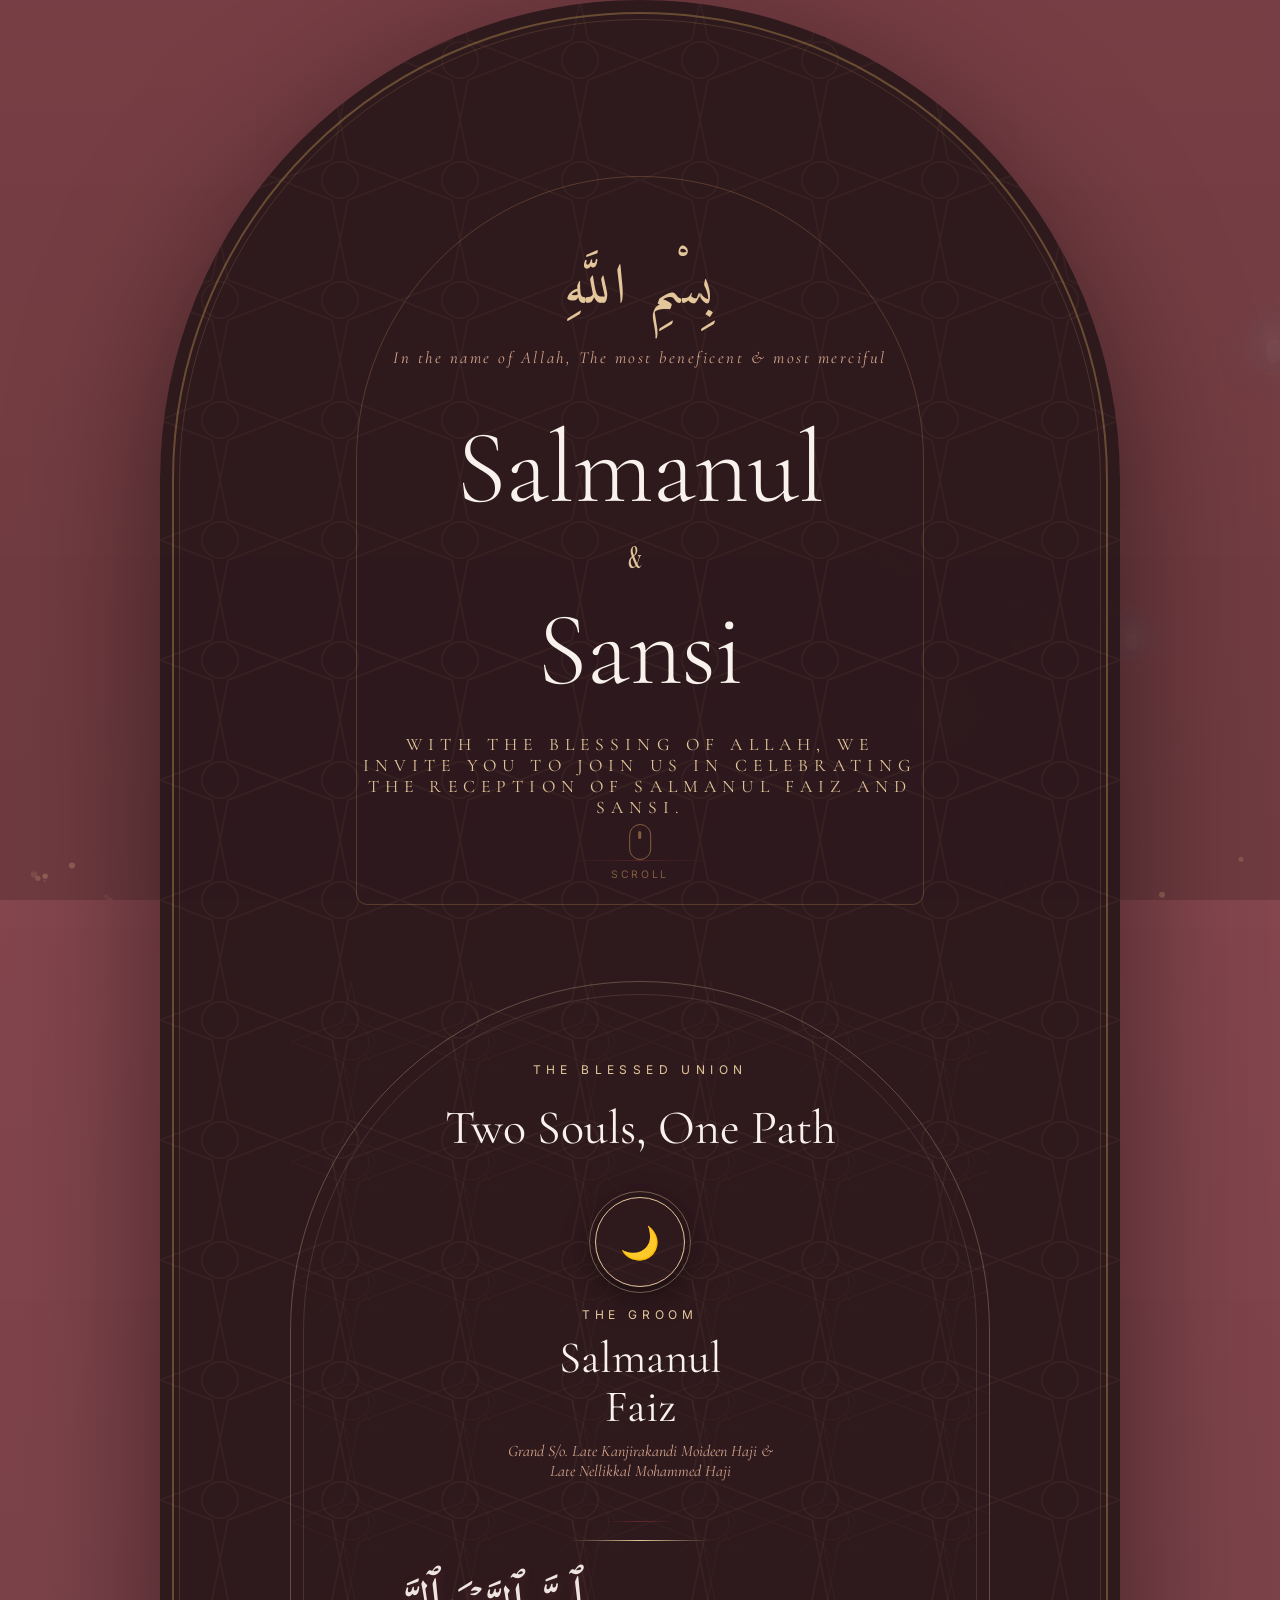
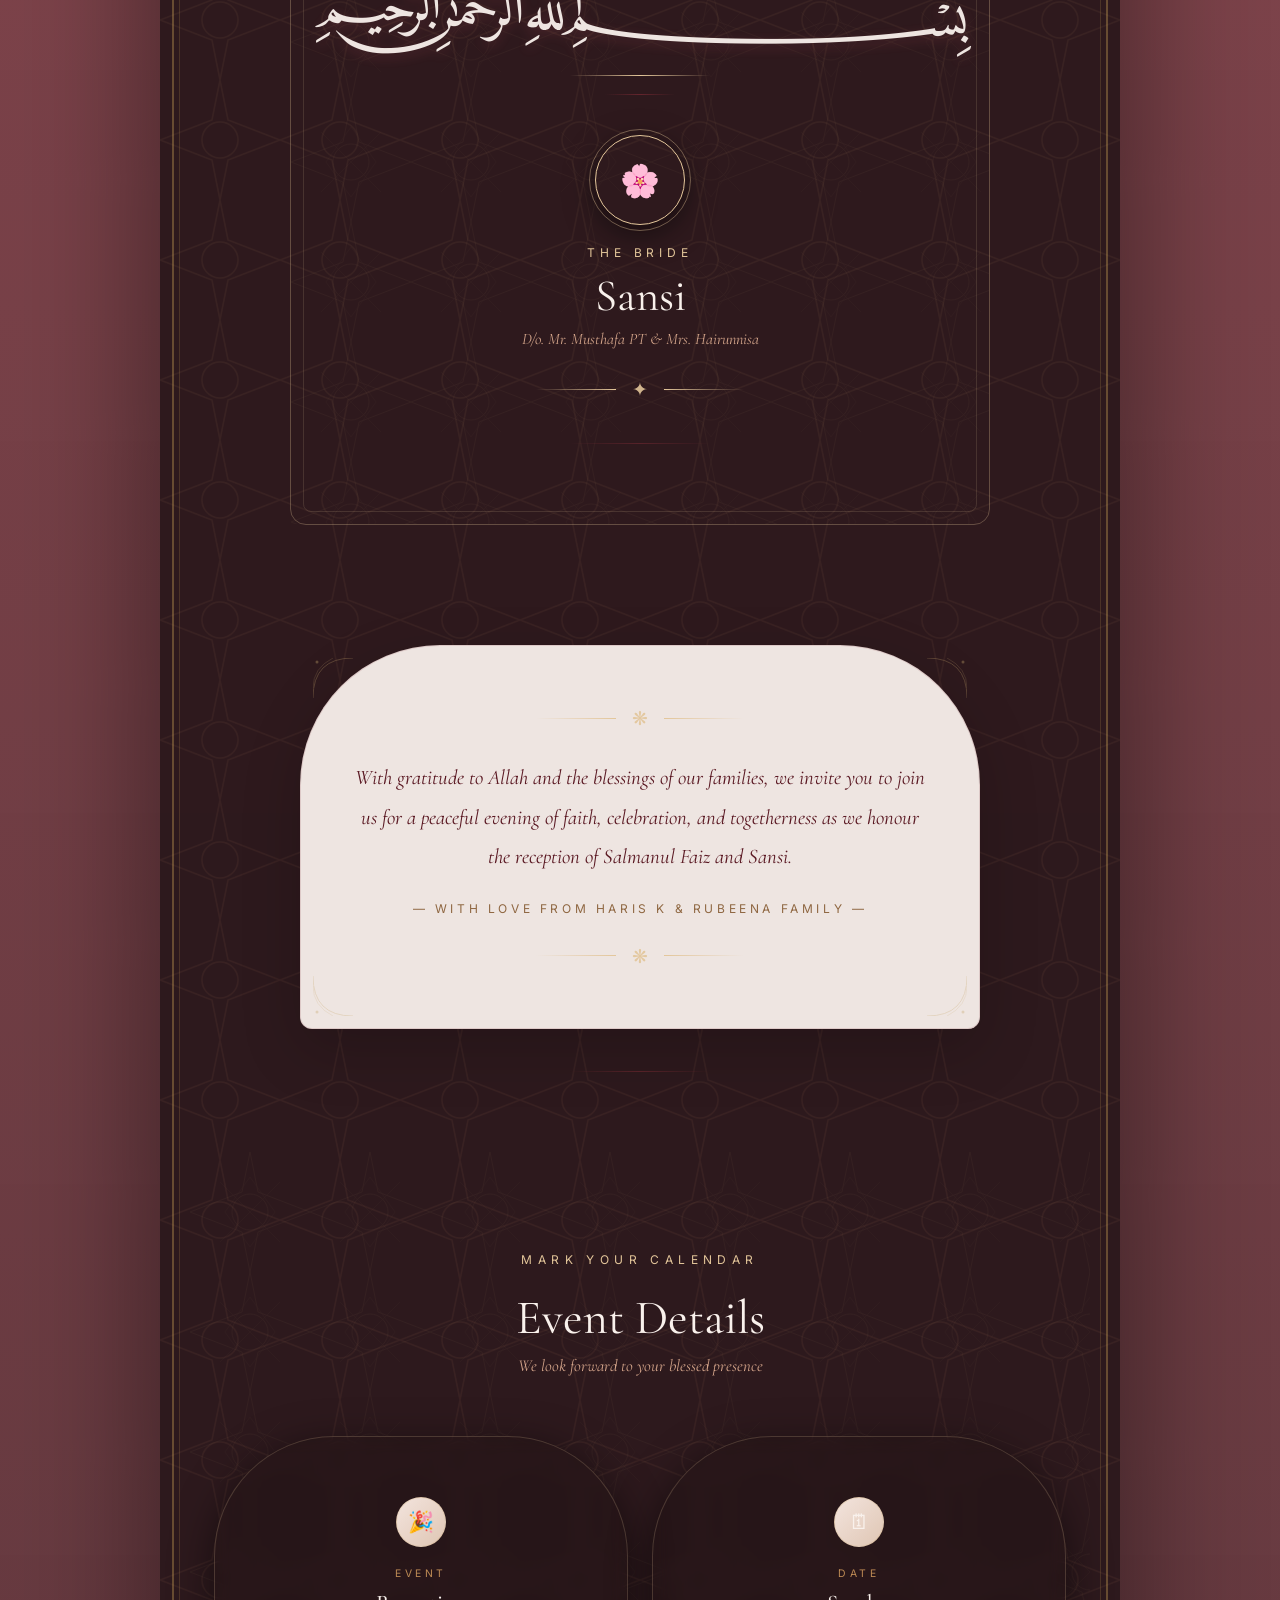
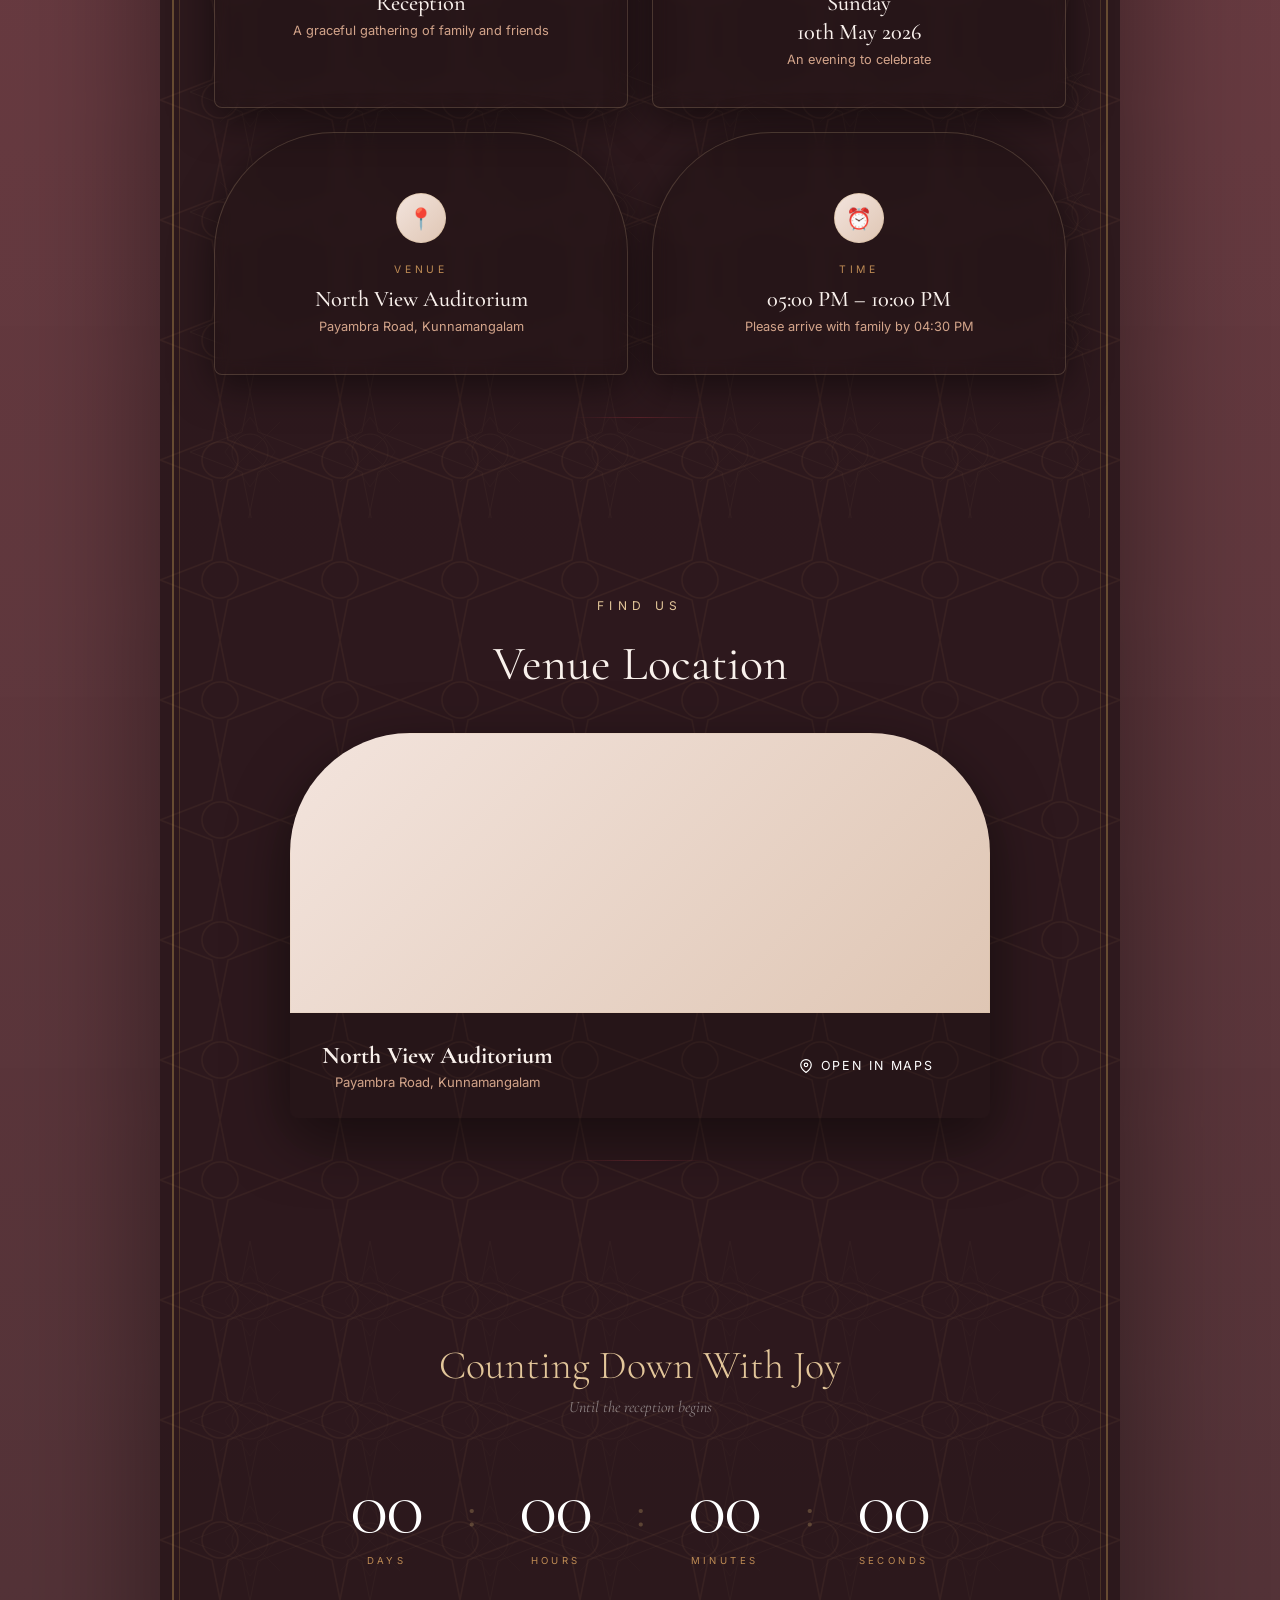
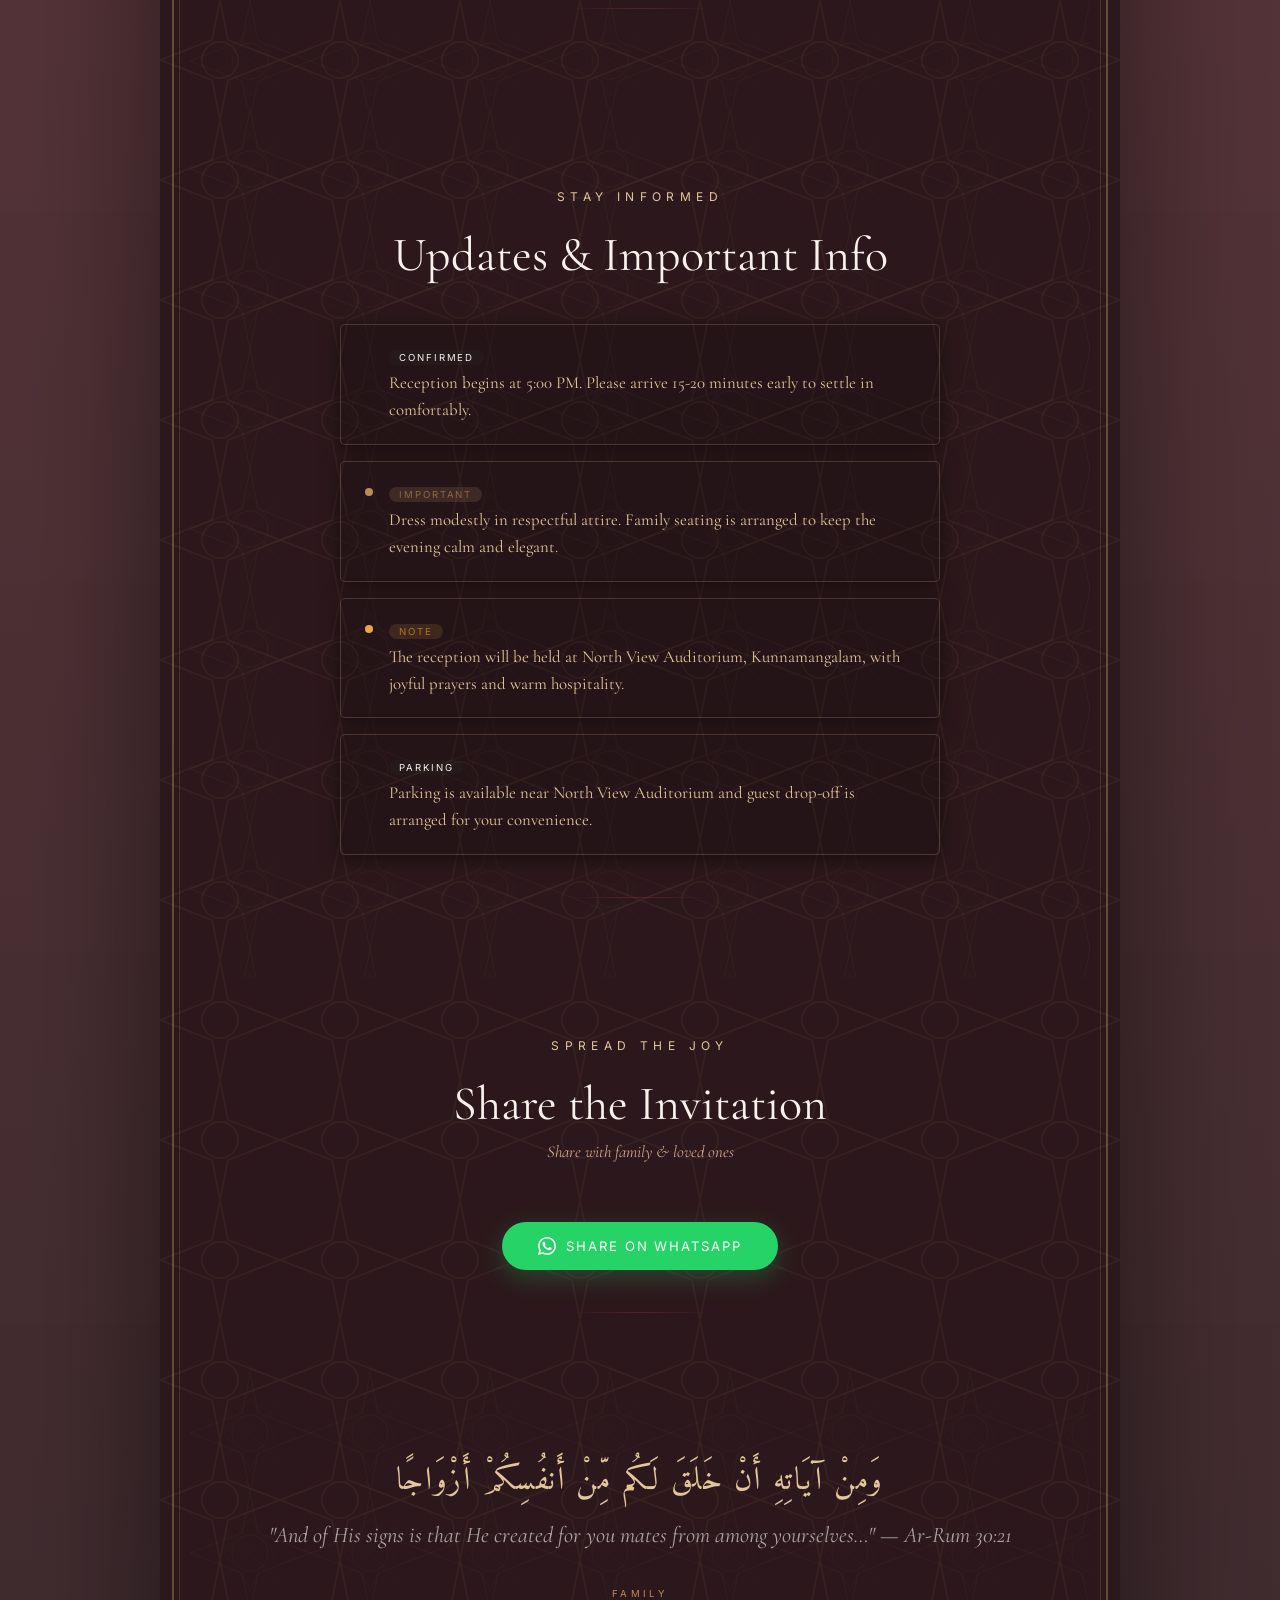
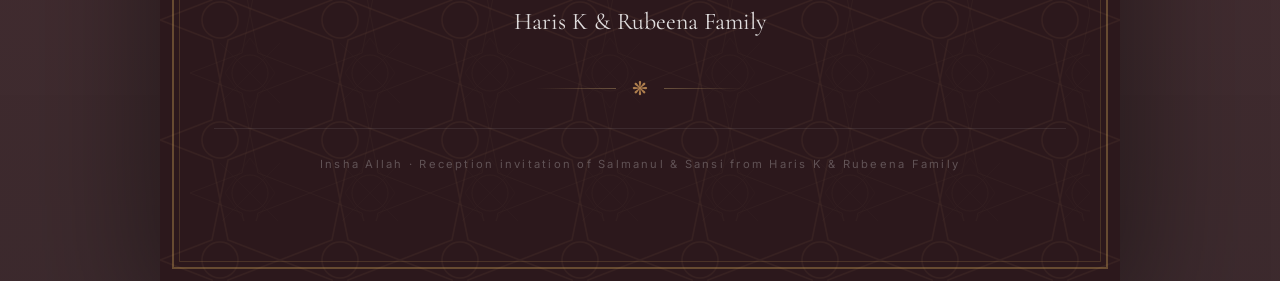
==== commit 0c084e73: "add analytics" ====
--- a/index.html
+++ b/index.html
@@ -1,317 +1,399 @@
-<!DOCTYPE html>
+<!doctype html>
 <html lang="en">
-<head>
-    <meta charset="UTF-8">
-    <meta name="viewport" content="width=device-width, initial-scale=1.0">
+  <head>
+    <meta charset="UTF-8" />
+    <meta name="viewport" content="width=device-width, initial-scale=1.0" />
     <title>Reception Invitation — Salmanul & Sansi</title>
-    <link href="https://fonts.googleapis.com/css2?family=Cormorant+Garamond:ital,wght@0,300;0,400;0,500;0,600;1,300;1,400&family=Inter:wght@300;400;500&family=Amiri:ital,wght@0,400;0,700;1,400&display=swap" rel="stylesheet">
-    <link rel="stylesheet" href="styles.css">
-</head>
-<body>
-
-<!-- LOADER -->
-<div id="loader">
-    <div class="loader-bismillah">بِسْمِ اللَّهِ</div>
-    <div class="loader-line"></div>
-    <div class="loader-sub">Loading your invitation</div>
-</div>
-
-<!-- 3D CANVAS BACKGROUND -->
-<canvas id="bgCanvas"></canvas>
-
-<div class="invitation-card">
-
-<!-- ==================== HERO ==================== -->
-<section id="hero">
-    <div class="hero-frame"></div>
-    <div class="hero-bismillah">بِسْمِ اللَّهِ</div>
-    <div class="hero-translation">In the name of Allah, The most beneficent & most merciful</div>
-
-    <div class="hero-names">
-        <div class="hero-name">Salmanul</div>
-        <span class="hero-and">﹠</span>
-        <div class="hero-name">Sansi</div>
+    <link
+      href="https://fonts.googleapis.com/css2?family=Cormorant+Garamond:ital,wght@0,300;0,400;0,500;0,600;1,300;1,400&family=Inter:wght@300;400;500&family=Amiri:ital,wght@0,400;0,700;1,400&display=swap"
+      rel="stylesheet" />
+    <link rel="stylesheet" href="styles.css" />
+
+    <script
+      src="https://log.rithask.me/api/script.js"
+      data-site-id="a6dbcbd46c93"
+      defer></script>
+  </head>
+  <body>
+    <!-- LOADER -->
+    <div id="loader">
+      <div class="loader-bismillah">بِسْمِ اللَّهِ</div>
+      <div class="loader-line"></div>
+      <div class="loader-sub">Loading your invitation</div>
     </div>
 
-    <p class="hero-invite-text">With the blessing of Allah, we invite you to join us in celebrating the reception of Salmanul Faiz and Sansi.</p>
-
-    <div class="scroll-indicator">
-        <div class="scroll-mouse">
+    <!-- 3D CANVAS BACKGROUND -->
+    <canvas id="bgCanvas"></canvas>
+
+    <div class="invitation-card">
+      <!-- ==================== HERO ==================== -->
+      <section id="hero">
+        <div class="hero-frame"></div>
+        <div class="hero-bismillah">بِسْمِ اللَّهِ</div>
+        <div class="hero-translation">
+          In the name of Allah, The most beneficent & most merciful
+        </div>
+
+        <div class="hero-names">
+          <div class="hero-name">Salmanul</div>
+          <span class="hero-and">﹠</span>
+          <div class="hero-name">Sansi</div>
+        </div>
+
+        <p class="hero-invite-text">
+          With the blessing of Allah, we invite you to join us in celebrating
+          the reception of Salmanul Faiz and Sansi.
+        </p>
+
+        <div class="scroll-indicator">
+          <div class="scroll-mouse">
             <div class="scroll-wheel"></div>
-        </div>
-        <span>Scroll</span>
-    </div>
-</section>
-
-<!-- ==================== COUPLE ==================== -->
-<section id="couple">
-    <div class="geo-pattern"></div>
-
-    <span class="section-label fade-in">The Blessed Union</span>
-    <h2 class="section-title fade-in fade-in-delay-1">Two Souls, One Path</h2>
-
-    <div class="couple-wrap">
-        <div class="person-card fade-in fade-in-delay-1">
+          </div>
+          <span>Scroll</span>
+        </div>
+      </section>
+
+      <!-- ==================== COUPLE ==================== -->
+      <section id="couple">
+        <div class="geo-pattern"></div>
+
+        <span class="section-label fade-in">The Blessed Union</span>
+        <h2 class="section-title fade-in fade-in-delay-1">
+          Two Souls, One Path
+        </h2>
+
+        <div class="couple-wrap">
+          <div class="person-card fade-in fade-in-delay-1">
             <div class="person-avatar">🌙</div>
             <div class="person-role">The Groom</div>
-            <div class="person-name">Salmanul<br>Faiz</div>
-            <div class="person-family">Grand S/o. Late Kanjirakandi Moideen Haji & Late Nellikkal Mohammed Haji</div>
-        </div>
-
-        <div class="couple-center-divider fade-in fade-in-delay-2">
+            <div class="person-name">Salmanul<br />Faiz</div>
+            <div class="person-family">
+              Grand S/o. Late Kanjirakandi Moideen Haji & Late Nellikkal
+              Mohammed Haji
+            </div>
+          </div>
+
+          <div class="couple-center-divider fade-in fade-in-delay-2">
             <div class="couple-vline"></div>
             <div class="couple-ampersand">﷽</div>
             <div class="couple-vline"></div>
-        </div>
-
-        <div class="person-card fade-in fade-in-delay-3">
+          </div>
+
+          <div class="person-card fade-in fade-in-delay-3">
             <div class="person-avatar">🌸</div>
             <div class="person-role">The Bride</div>
             <div class="person-name">Sansi</div>
-            <div class="person-family">D/o. Mr. Musthafa PT & Mrs. Hairunnisa</div>
-        </div>
-    </div>
-
-    <div class="ornament fade-in fade-in-delay-4">
-        <div class="ornament-line"></div>
-        <div class="ornament-icon">✦</div>
-        <div class="ornament-line reverse"></div>
-    </div>
-</section>
-
-<!-- ==================== MESSAGE ==================== -->
-<section id="message">
-    <div class="message-card fade-in">
-        <!-- Corner decorations -->
-        <svg class="corner-deco tl" viewBox="0 0 40 40" fill="none">
-            <path d="M0 40 Q0 0 40 0" stroke="#c9a96e" stroke-width="0.8"/>
-            <path d="M0 30 Q0 10 20 0" stroke="#c9a96e" stroke-width="0.5"/>
-            <circle cx="4" cy="4" r="1.5" fill="#c9a96e"/>
-        </svg>
-        <svg class="corner-deco tr" viewBox="0 0 40 40" fill="none">
-            <path d="M0 40 Q0 0 40 0" stroke="#c9a96e" stroke-width="0.8"/>
-            <path d="M0 30 Q0 10 20 0" stroke="#c9a96e" stroke-width="0.5"/>
-            <circle cx="4" cy="4" r="1.5" fill="#c9a96e"/>
-        </svg>
-        <svg class="corner-deco bl" viewBox="0 0 40 40" fill="none">
-            <path d="M0 40 Q0 0 40 0" stroke="#c9a96e" stroke-width="0.8"/>
-            <path d="M0 30 Q0 10 20 0" stroke="#c9a96e" stroke-width="0.5"/>
-            <circle cx="4" cy="4" r="1.5" fill="#c9a96e"/>
-        </svg>
-        <svg class="corner-deco br" viewBox="0 0 40 40" fill="none">
-            <path d="M0 40 Q0 0 40 0" stroke="#c9a96e" stroke-width="0.8"/>
-            <path d="M0 30 Q0 10 20 0" stroke="#c9a96e" stroke-width="0.5"/>
-            <circle cx="4" cy="4" r="1.5" fill="#c9a96e"/>
-        </svg>
-
-        <div class="ornament" style="margin-top:0; margin-bottom: 28px;">
+            <div class="person-family">
+              D/o. Mr. Musthafa PT & Mrs. Hairunnisa
+            </div>
+          </div>
+        </div>
+
+        <div class="ornament fade-in fade-in-delay-4">
+          <div class="ornament-line"></div>
+          <div class="ornament-icon">✦</div>
+          <div class="ornament-line reverse"></div>
+        </div>
+      </section>
+
+      <!-- ==================== MESSAGE ==================== -->
+      <section id="message">
+        <div class="message-card fade-in">
+          <!-- Corner decorations -->
+          <svg class="corner-deco tl" viewBox="0 0 40 40" fill="none">
+            <path d="M0 40 Q0 0 40 0" stroke="#c9a96e" stroke-width="0.8" />
+            <path d="M0 30 Q0 10 20 0" stroke="#c9a96e" stroke-width="0.5" />
+            <circle cx="4" cy="4" r="1.5" fill="#c9a96e" />
+          </svg>
+          <svg class="corner-deco tr" viewBox="0 0 40 40" fill="none">
+            <path d="M0 40 Q0 0 40 0" stroke="#c9a96e" stroke-width="0.8" />
+            <path d="M0 30 Q0 10 20 0" stroke="#c9a96e" stroke-width="0.5" />
+            <circle cx="4" cy="4" r="1.5" fill="#c9a96e" />
+          </svg>
+          <svg class="corner-deco bl" viewBox="0 0 40 40" fill="none">
+            <path d="M0 40 Q0 0 40 0" stroke="#c9a96e" stroke-width="0.8" />
+            <path d="M0 30 Q0 10 20 0" stroke="#c9a96e" stroke-width="0.5" />
+            <circle cx="4" cy="4" r="1.5" fill="#c9a96e" />
+          </svg>
+          <svg class="corner-deco br" viewBox="0 0 40 40" fill="none">
+            <path d="M0 40 Q0 0 40 0" stroke="#c9a96e" stroke-width="0.8" />
+            <path d="M0 30 Q0 10 20 0" stroke="#c9a96e" stroke-width="0.5" />
+            <circle cx="4" cy="4" r="1.5" fill="#c9a96e" />
+          </svg>
+
+          <div class="ornament" style="margin-top: 0; margin-bottom: 28px">
             <div class="ornament-line"></div>
             <div class="ornament-icon">❋</div>
             <div class="ornament-line reverse"></div>
-        </div>
-
-        <p class="message-text">
-            With gratitude to Allah and the blessings of our families, we invite you to join us for a peaceful evening of faith, celebration, and togetherness as we honour the reception of Salmanul Faiz and Sansi.
-        </p>
-
-        <span class="message-sign">— With love from Haris K & Rubeena Family —</span>
-
-        <div class="ornament" style="margin-bottom:0; margin-top: 28px;">
+          </div>
+
+          <p class="message-text">
+            With gratitude to Allah and the blessings of our families, we invite
+            you to join us for a peaceful evening of faith, celebration, and
+            togetherness as we honour the reception of Salmanul Faiz and Sansi.
+          </p>
+
+          <span class="message-sign"
+            >— With love from Haris K & Rubeena Family —</span
+          >
+
+          <div class="ornament" style="margin-bottom: 0; margin-top: 28px">
             <div class="ornament-line"></div>
             <div class="ornament-icon">❋</div>
             <div class="ornament-line reverse"></div>
-        </div>
-    </div>
-</section>
-
-<!-- ==================== EVENTS ==================== -->
-<section id="events">
-    <div class="geo-pattern"></div>
-
-    <span class="section-label fade-in">Mark Your Calendar</span>
-    <h2 class="section-title fade-in fade-in-delay-1">Event Details</h2>
-    <p class="section-subtitle fade-in fade-in-delay-2">We look forward to your blessed presence</p>
-
-    <div class="events-grid">
-        <div class="event-card fade-in fade-in-delay-1">
+          </div>
+        </div>
+      </section>
+
+      <!-- ==================== EVENTS ==================== -->
+      <section id="events">
+        <div class="geo-pattern"></div>
+
+        <span class="section-label fade-in">Mark Your Calendar</span>
+        <h2 class="section-title fade-in fade-in-delay-1">Event Details</h2>
+        <p class="section-subtitle fade-in fade-in-delay-2">
+          We look forward to your blessed presence
+        </p>
+
+        <div class="events-grid">
+          <div class="event-card fade-in fade-in-delay-1">
             <div class="event-icon">🎉</div>
             <div class="event-label">Event</div>
             <div class="event-value">Reception</div>
-            <div class="event-sub">A graceful gathering of family and friends</div>
-        </div>
-
-        <div class="event-card fade-in fade-in-delay-2">
+            <div class="event-sub">
+              A graceful gathering of family and friends
+            </div>
+          </div>
+
+          <div class="event-card fade-in fade-in-delay-2">
             <div class="event-icon">🗓</div>
             <div class="event-label">Date</div>
-            <div class="event-value">Sunday<br>10th May 2026</div>
+            <div class="event-value">Sunday<br />10th May 2026</div>
             <div class="event-sub">An evening to celebrate</div>
-        </div>
-
-        <div class="event-card fade-in fade-in-delay-3">
+          </div>
+
+          <div class="event-card fade-in fade-in-delay-3">
             <div class="event-icon">📍</div>
             <div class="event-label">Venue</div>
             <div class="event-value">North View Auditorium</div>
             <div class="event-sub">Payambra Road, Kunnamangalam</div>
-        </div>
-
-        <div class="event-card fade-in fade-in-delay-4">
+          </div>
+
+          <div class="event-card fade-in fade-in-delay-4">
             <div class="event-icon">⏰</div>
             <div class="event-label">Time</div>
             <div class="event-value">05:00 PM – 10:00 PM</div>
             <div class="event-sub">Please arrive with family by 04:30 PM</div>
-        </div>
-    </div>
-</section>
-
-<!-- ==================== LOCATION ==================== -->
-<section id="location">
-    <span class="section-label fade-in">Find Us</span>
-    <h2 class="section-title fade-in fade-in-delay-1">Venue Location</h2>
-
-    <div class="location-card fade-in fade-in-delay-2">
-        <div class="map-container">
+          </div>
+        </div>
+      </section>
+
+      <!-- ==================== LOCATION ==================== -->
+      <section id="location">
+        <span class="section-label fade-in">Find Us</span>
+        <h2 class="section-title fade-in fade-in-delay-1">Venue Location</h2>
+
+        <div class="location-card fade-in fade-in-delay-2">
+          <div class="map-container">
             <iframe
-                src="https://www.google.com/maps?q=North+View+Auditorium+Kunnamangalam&output=embed"
-                loading="lazy"
-                referrerpolicy="no-referrer-when-downgrade"
-                title="Venue Map">
+              src="https://www.google.com/maps?q=North+View+Auditorium+Kunnamangalam&output=embed"
+              loading="lazy"
+              referrerpolicy="no-referrer-when-downgrade"
+              title="Venue Map">
             </iframe>
             <div class="map-overlay"></div>
-        </div>
-        <div class="location-info">
+          </div>
+          <div class="location-info">
             <div class="location-details">
-                <h3>North View Auditorium</h3>
-                <p>Payambra Road, Kunnamangalam</p>
-            </div>
-            <a href="https://maps.google.com/?q=North+View+Auditorium+Kunnamangalam" target="_blank" class="btn-maps">
-                <svg width="14" height="14" viewBox="0 0 24 24" fill="none" stroke="currentColor" stroke-width="2">
-                    <path d="M21 10c0 7-9 13-9 13s-9-6-9-13a9 9 0 0118 0z"></path>
-                    <circle cx="12" cy="10" r="3"></circle>
-                </svg>
-                Open in Maps
+              <h3>North View Auditorium</h3>
+              <p>Payambra Road, Kunnamangalam</p>
+            </div>
+            <a
+              href="https://maps.google.com/?q=North+View+Auditorium+Kunnamangalam"
+              target="_blank"
+              class="btn-maps">
+              <svg
+                width="14"
+                height="14"
+                viewBox="0 0 24 24"
+                fill="none"
+                stroke="currentColor"
+                stroke-width="2">
+                <path d="M21 10c0 7-9 13-9 13s-9-6-9-13a9 9 0 0118 0z"></path>
+                <circle cx="12" cy="10" r="3"></circle>
+              </svg>
+              Open in Maps
             </a>
-        </div>
-    </div>
-</section>
-
-<!-- ==================== COUNTDOWN ==================== -->
-<section id="countdown">
-    <div class="geo-pattern"></div>
-
-    <h2 class="countdown-title fade-in">Counting Down With Joy</h2>
-    <p class="countdown-sub fade-in fade-in-delay-1">Until the reception begins</p>
-
-    <div class="countdown-grid fade-in fade-in-delay-2">
-        <div class="count-block">
+          </div>
+        </div>
+      </section>
+
+      <!-- ==================== COUNTDOWN ==================== -->
+      <section id="countdown">
+        <div class="geo-pattern"></div>
+
+        <h2 class="countdown-title fade-in">Counting Down With Joy</h2>
+        <p class="countdown-sub fade-in fade-in-delay-1">
+          Until the reception begins
+        </p>
+
+        <div class="countdown-grid fade-in fade-in-delay-2">
+          <div class="count-block">
             <div class="count-number" id="days">00</div>
             <span class="count-label">Days</span>
-        </div>
-        <div class="count-sep">:</div>
-        <div class="count-block">
+          </div>
+          <div class="count-sep">:</div>
+          <div class="count-block">
             <div class="count-number" id="hours">00</div>
             <span class="count-label">Hours</span>
-        </div>
-        <div class="count-sep">:</div>
-        <div class="count-block">
+          </div>
+          <div class="count-sep">:</div>
+          <div class="count-block">
             <div class="count-number" id="minutes">00</div>
             <span class="count-label">Minutes</span>
-        </div>
-        <div class="count-sep">:</div>
-        <div class="count-block">
+          </div>
+          <div class="count-sep">:</div>
+          <div class="count-block">
             <div class="count-number" id="seconds">00</div>
             <span class="count-label">Seconds</span>
-        </div>
-    </div>
-</section>
-
-<!-- ==================== UPDATES ==================== -->
-<section id="updates">
-    <div class="geo-pattern"></div>
-
-    <span class="section-label fade-in">Stay Informed</span>
-    <h2 class="section-title fade-in fade-in-delay-1">Updates & Important Info</h2>
-
-    <div class="updates-list">
-        <div class="update-item fade-in fade-in-delay-1">
+          </div>
+        </div>
+      </section>
+
+      <!-- ==================== UPDATES ==================== -->
+      <section id="updates">
+        <div class="geo-pattern"></div>
+
+        <span class="section-label fade-in">Stay Informed</span>
+        <h2 class="section-title fade-in fade-in-delay-1">
+          Updates & Important Info
+        </h2>
+
+        <div class="updates-list">
+          <div class="update-item fade-in fade-in-delay-1">
             <div class="update-dot green"></div>
             <div>
-                <span class="update-tag info">Confirmed</span>
-                <div class="update-text">Reception begins at 5:00 PM. Please arrive 15-20 minutes early to settle in comfortably.</div>
-            </div>
-        </div>
-
-        <div class="update-item fade-in fade-in-delay-2">
+              <span class="update-tag info">Confirmed</span>
+              <div class="update-text">
+                Reception begins at 5:00 PM. Please arrive 15-20 minutes early
+                to settle in comfortably.
+              </div>
+            </div>
+          </div>
+
+          <div class="update-item fade-in fade-in-delay-2">
             <div class="update-dot"></div>
             <div>
-                <span class="update-tag important">Important</span>
-                <div class="update-text">Dress modestly in respectful attire. Family seating is arranged to keep the evening calm and elegant.</div>
-            </div>
-        </div>
-
-        <div class="update-item fade-in fade-in-delay-3">
+              <span class="update-tag important">Important</span>
+              <div class="update-text">
+                Dress modestly in respectful attire. Family seating is arranged
+                to keep the evening calm and elegant.
+              </div>
+            </div>
+          </div>
+
+          <div class="update-item fade-in fade-in-delay-3">
             <div class="update-dot amber"></div>
             <div>
-                <span class="update-tag note">Note</span>
-                <div class="update-text">The reception will be held at North View Auditorium, Kunnamangalam, with joyful prayers and warm hospitality.</div>
-            </div>
-        </div>
-
-        <div class="update-item fade-in fade-in-delay-4">
+              <span class="update-tag note">Note</span>
+              <div class="update-text">
+                The reception will be held at North View Auditorium,
+                Kunnamangalam, with joyful prayers and warm hospitality.
+              </div>
+            </div>
+          </div>
+
+          <div class="update-item fade-in fade-in-delay-4">
             <div class="update-dot green"></div>
             <div>
-                <span class="update-tag info">Parking</span>
-                <div class="update-text">Parking is available near North View Auditorium and guest drop-off is arranged for your convenience.</div>
-            </div>
-        </div>
-    </div>
-</section>
-
-<!-- ==================== SHARE ==================== -->
-<section id="share">
-    <span class="section-label fade-in">Spread the Joy</span>
-    <h2 class="section-title fade-in fade-in-delay-1" style="margin-bottom: 8px;">Share the Invitation</h2>
-    <p class="section-subtitle fade-in fade-in-delay-2">Share with family & loved ones</p>
-
-    <div class="fade-in fade-in-delay-3">
-        <a id="whatsapp-btn" href="#" class="btn-whatsapp" onclick="shareOnWhatsApp(event)">
+              <span class="update-tag info">Parking</span>
+              <div class="update-text">
+                Parking is available near North View Auditorium and guest
+                drop-off is arranged for your convenience.
+              </div>
+            </div>
+          </div>
+        </div>
+      </section>
+
+      <!-- ==================== SHARE ==================== -->
+      <section id="share">
+        <span class="section-label fade-in">Spread the Joy</span>
+        <h2
+          class="section-title fade-in fade-in-delay-1"
+          style="margin-bottom: 8px">
+          Share the Invitation
+        </h2>
+        <p class="section-subtitle fade-in fade-in-delay-2">
+          Share with family & loved ones
+        </p>
+
+        <div class="fade-in fade-in-delay-3">
+          <a
+            id="whatsapp-btn"
+            href="#"
+            class="btn-whatsapp"
+            onclick="shareOnWhatsApp(event)">
             <svg viewBox="0 0 24 24" xmlns="http://www.w3.org/2000/svg">
-                <path d="M17.472 14.382c-.297-.149-1.758-.867-2.03-.967-.273-.099-.471-.148-.67.15-.197.297-.767.966-.94 1.164-.173.199-.347.223-.644.075-.297-.15-1.255-.463-2.39-1.475-.883-.788-1.48-1.761-1.653-2.059-.173-.297-.018-.458.13-.606.134-.133.298-.347.446-.52.149-.174.198-.298.298-.497.099-.198.05-.371-.025-.52-.075-.149-.669-1.612-.916-2.207-.242-.579-.487-.5-.669-.51-.173-.008-.371-.01-.57-.01-.198 0-.52.074-.792.372-.272.297-1.04 1.016-1.04 2.479 0 1.462 1.065 2.875 1.213 3.074.149.198 2.096 3.2 5.077 4.487.709.306 1.262.489 1.694.625.712.227 1.36.195 1.871.118.571-.085 1.758-.719 2.006-1.413.248-.694.248-1.289.173-1.413-.074-.124-.272-.198-.57-.347m-5.421 7.403h-.004a9.87 9.87 0 01-5.031-1.378l-.361-.214-3.741.982.998-3.648-.235-.374a9.86 9.86 0 01-1.51-5.26c.001-5.45 4.436-9.884 9.888-9.884 2.64 0 5.122 1.03 6.988 2.898a9.825 9.825 0 012.893 6.994c-.003 5.45-4.437 9.884-9.885 9.884m8.413-18.297A11.815 11.815 0 0012.05 0C5.495 0 .16 5.335.157 11.892c0 2.096.547 4.142 1.588 5.945L.057 24l6.305-1.654a11.882 11.882 0 005.683 1.448h.005c6.554 0 11.89-5.335 11.893-11.893a11.821 11.821 0 00-3.48-8.413z"/>
+              <path
+                d="M17.472 14.382c-.297-.149-1.758-.867-2.03-.967-.273-.099-.471-.148-.67.15-.197.297-.767.966-.94 1.164-.173.199-.347.223-.644.075-.297-.15-1.255-.463-2.39-1.475-.883-.788-1.48-1.761-1.653-2.059-.173-.297-.018-.458.13-.606.134-.133.298-.347.446-.52.149-.174.198-.298.298-.497.099-.198.05-.371-.025-.52-.075-.149-.669-1.612-.916-2.207-.242-.579-.487-.5-.669-.51-.173-.008-.371-.01-.57-.01-.198 0-.52.074-.792.372-.272.297-1.04 1.016-1.04 2.479 0 1.462 1.065 2.875 1.213 3.074.149.198 2.096 3.2 5.077 4.487.709.306 1.262.489 1.694.625.712.227 1.36.195 1.871.118.571-.085 1.758-.719 2.006-1.413.248-.694.248-1.289.173-1.413-.074-.124-.272-.198-.57-.347m-5.421 7.403h-.004a9.87 9.87 0 01-5.031-1.378l-.361-.214-3.741.982.998-3.648-.235-.374a9.86 9.86 0 01-1.51-5.26c.001-5.45 4.436-9.884 9.888-9.884 2.64 0 5.122 1.03 6.988 2.898a9.825 9.825 0 012.893 6.994c-.003 5.45-4.437 9.884-9.885 9.884m8.413-18.297A11.815 11.815 0 0012.05 0C5.495 0 .16 5.335.157 11.892c0 2.096.547 4.142 1.588 5.945L.057 24l6.305-1.654a11.882 11.882 0 005.683 1.448h.005c6.554 0 11.89-5.335 11.893-11.893a11.821 11.821 0 00-3.48-8.413z" />
             </svg>
             Share on WhatsApp
-        </a>
-    </div>
-</section>
-
-<!-- ==================== FOOTER ==================== -->
-<footer>
-    <div class="geo-pattern"></div>
-
-    <div class="fade-in">
-        <div class="footer-bismillah">وَمِنْ آيَاتِهِ أَنْ خَلَقَ لَكُم مِّنْ أَنفُسِكُمْ أَزْوَاجًا</div>
-        <p class="footer-inshallah">"And of His signs is that He created for you mates from among yourselves…" — Ar-Rum 30:21</p>
-    </div>
-
-    <div class="footer-families fade-in fade-in-delay-1">
-        <div class="family-block">
+          </a>
+        </div>
+      </section>
+
+      <!-- ==================== FOOTER ==================== -->
+      <footer>
+        <div class="geo-pattern"></div>
+
+        <div class="fade-in">
+          <div class="footer-bismillah">
+            وَمِنْ آيَاتِهِ أَنْ خَلَقَ لَكُم مِّنْ أَنفُسِكُمْ أَزْوَاجًا
+          </div>
+          <p class="footer-inshallah">
+            "And of His signs is that He created for you mates from among
+            yourselves…" — Ar-Rum 30:21
+          </p>
+        </div>
+
+        <div class="footer-families fade-in fade-in-delay-1">
+          <div class="family-block">
             <span class="family-label">Family</span>
             <div class="family-name">Haris K & Rubeena Family</div>
-        </div>
+          </div>
+        </div>
+
+        <div class="ornament fade-in">
+          <div
+            class="ornament-line"
+            style="
+              background: linear-gradient(
+                to right,
+                transparent,
+                rgba(201, 169, 110, 0.4)
+              );
+            "></div>
+          <div class="ornament-icon" style="color: var(--gold)">❋</div>
+          <div
+            class="ornament-line reverse"
+            style="
+              background: linear-gradient(
+                to left,
+                transparent,
+                rgba(201, 169, 110, 0.4)
+              );
+            "></div>
+        </div>
+
+        <div class="footer-bottom fade-in">
+          Insha Allah · Reception invitation of Salmanul & Sansi from Haris K &
+          Rubeena Family
+        </div>
+      </footer>
     </div>
 
-    <div class="ornament fade-in">
-        <div class="ornament-line" style="background: linear-gradient(to right, transparent, rgba(201,169,110,0.4))"></div>
-        <div class="ornament-icon" style="color: var(--gold)">❋</div>
-        <div class="ornament-line reverse" style="background: linear-gradient(to left, transparent, rgba(201,169,110,0.4))"></div>
-    </div>
-
-    <div class="footer-bottom fade-in">
-        Insha Allah · Reception invitation of Salmanul & Sansi from Haris K & Rubeena Family
-    </div>
-</footer>
-
-</div>
-
-<!-- ==================== JAVASCRIPT ==================== -->
-<script src="script.js"></script>
-</body>
-</html>+    <!-- ==================== JAVASCRIPT ==================== -->
+    <script src="script.js"></script>
+  </body>
+</html>
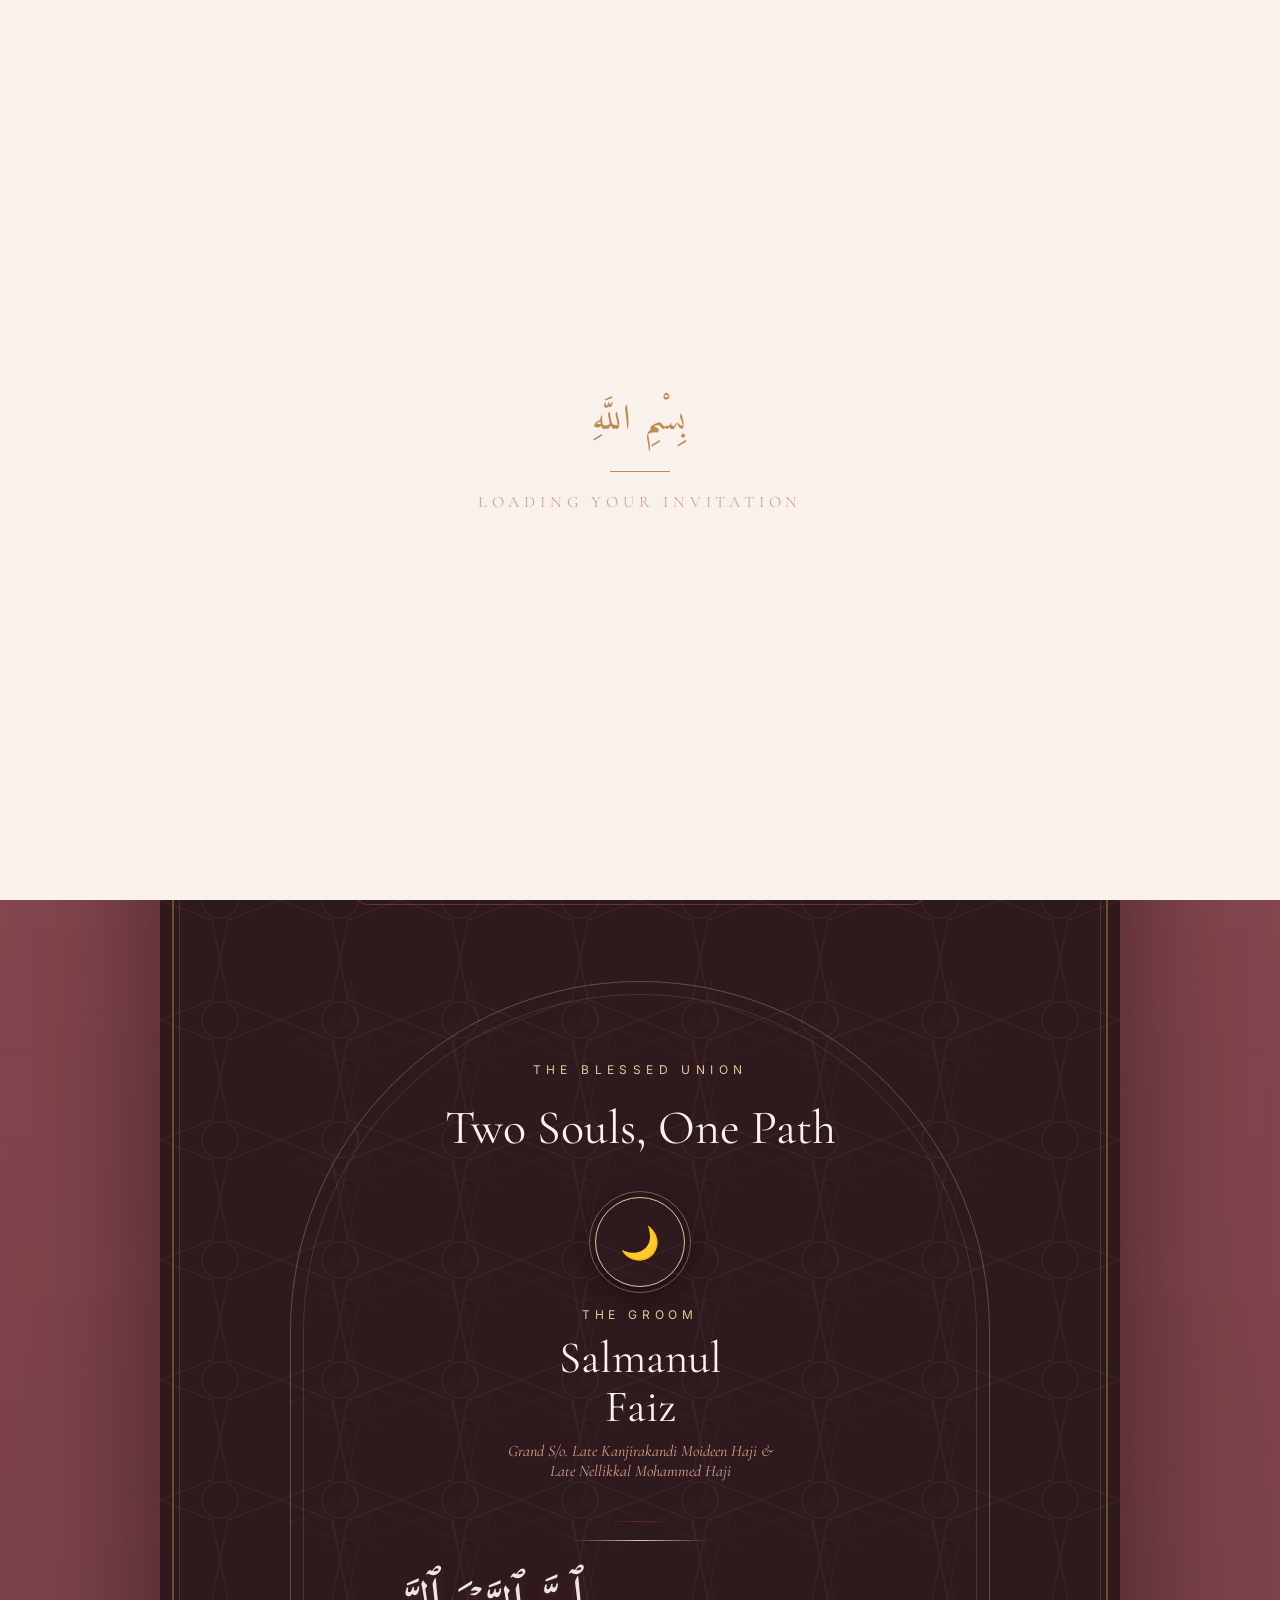
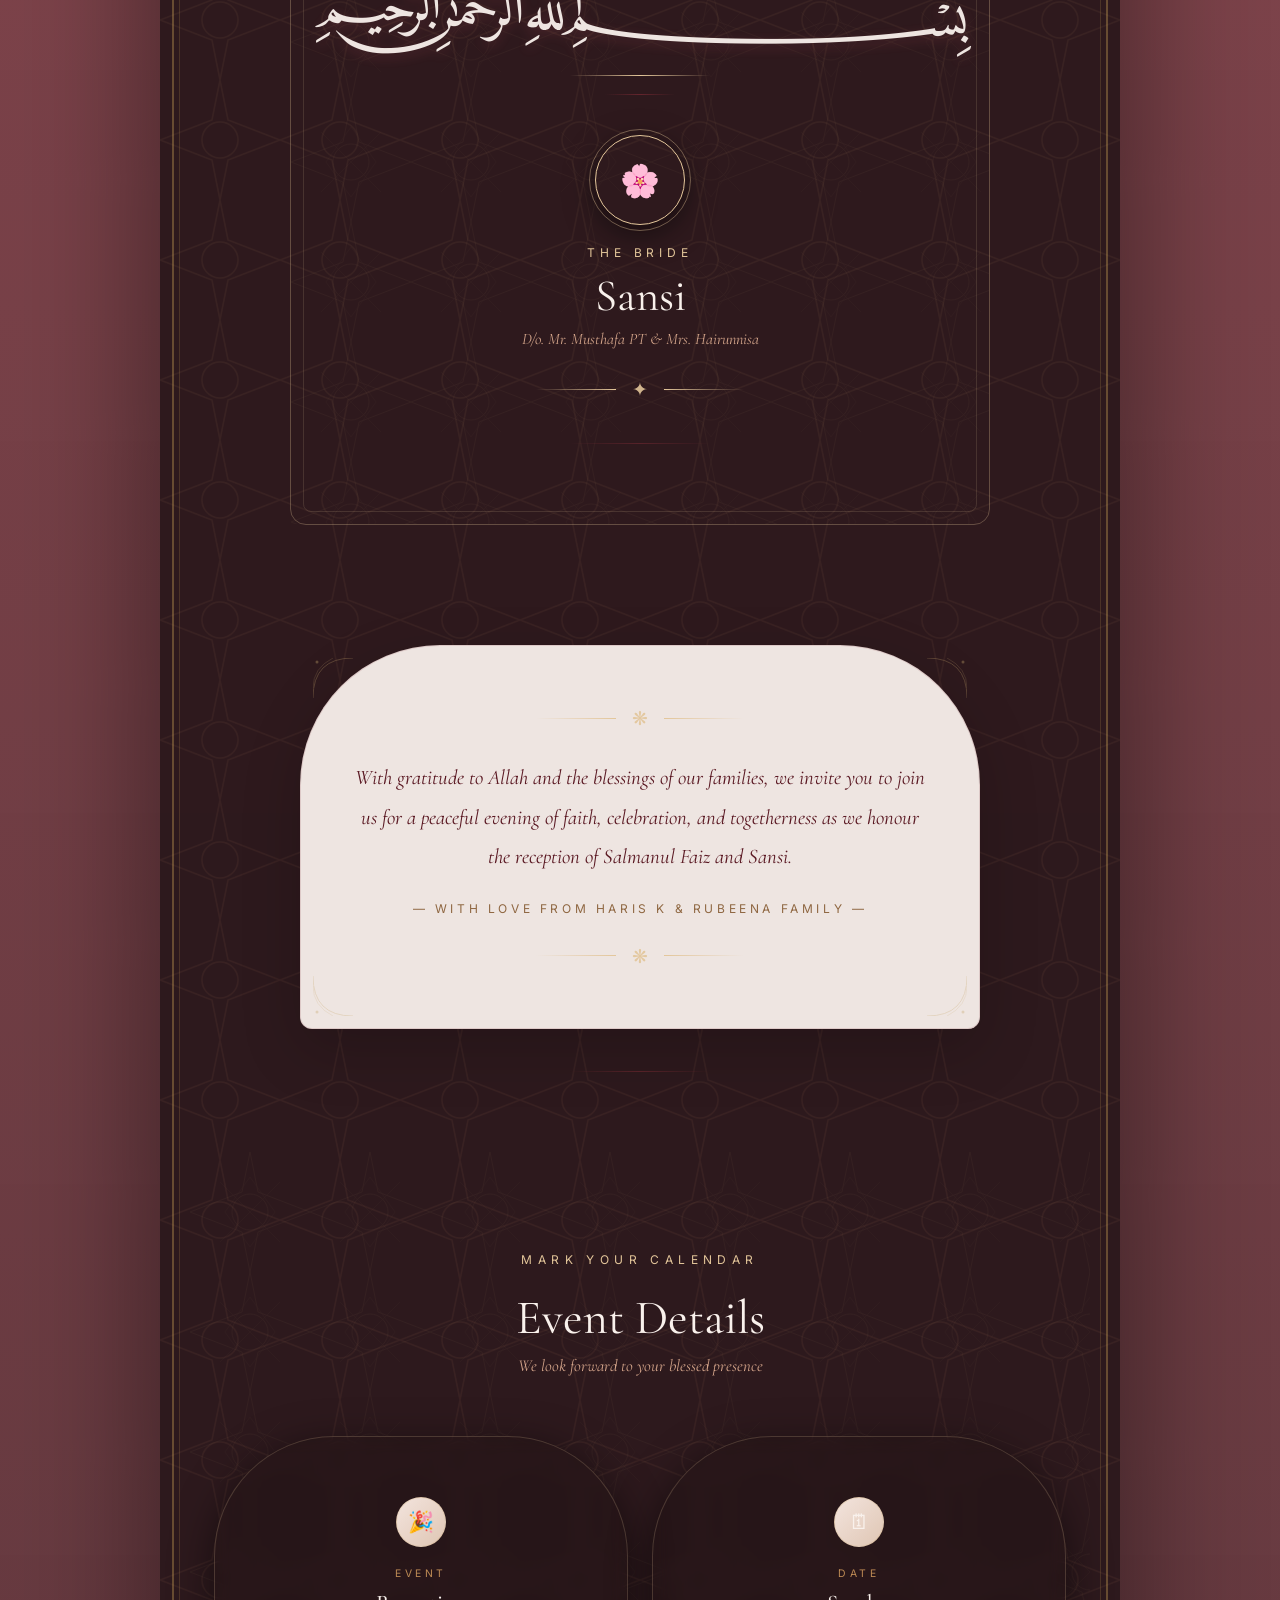
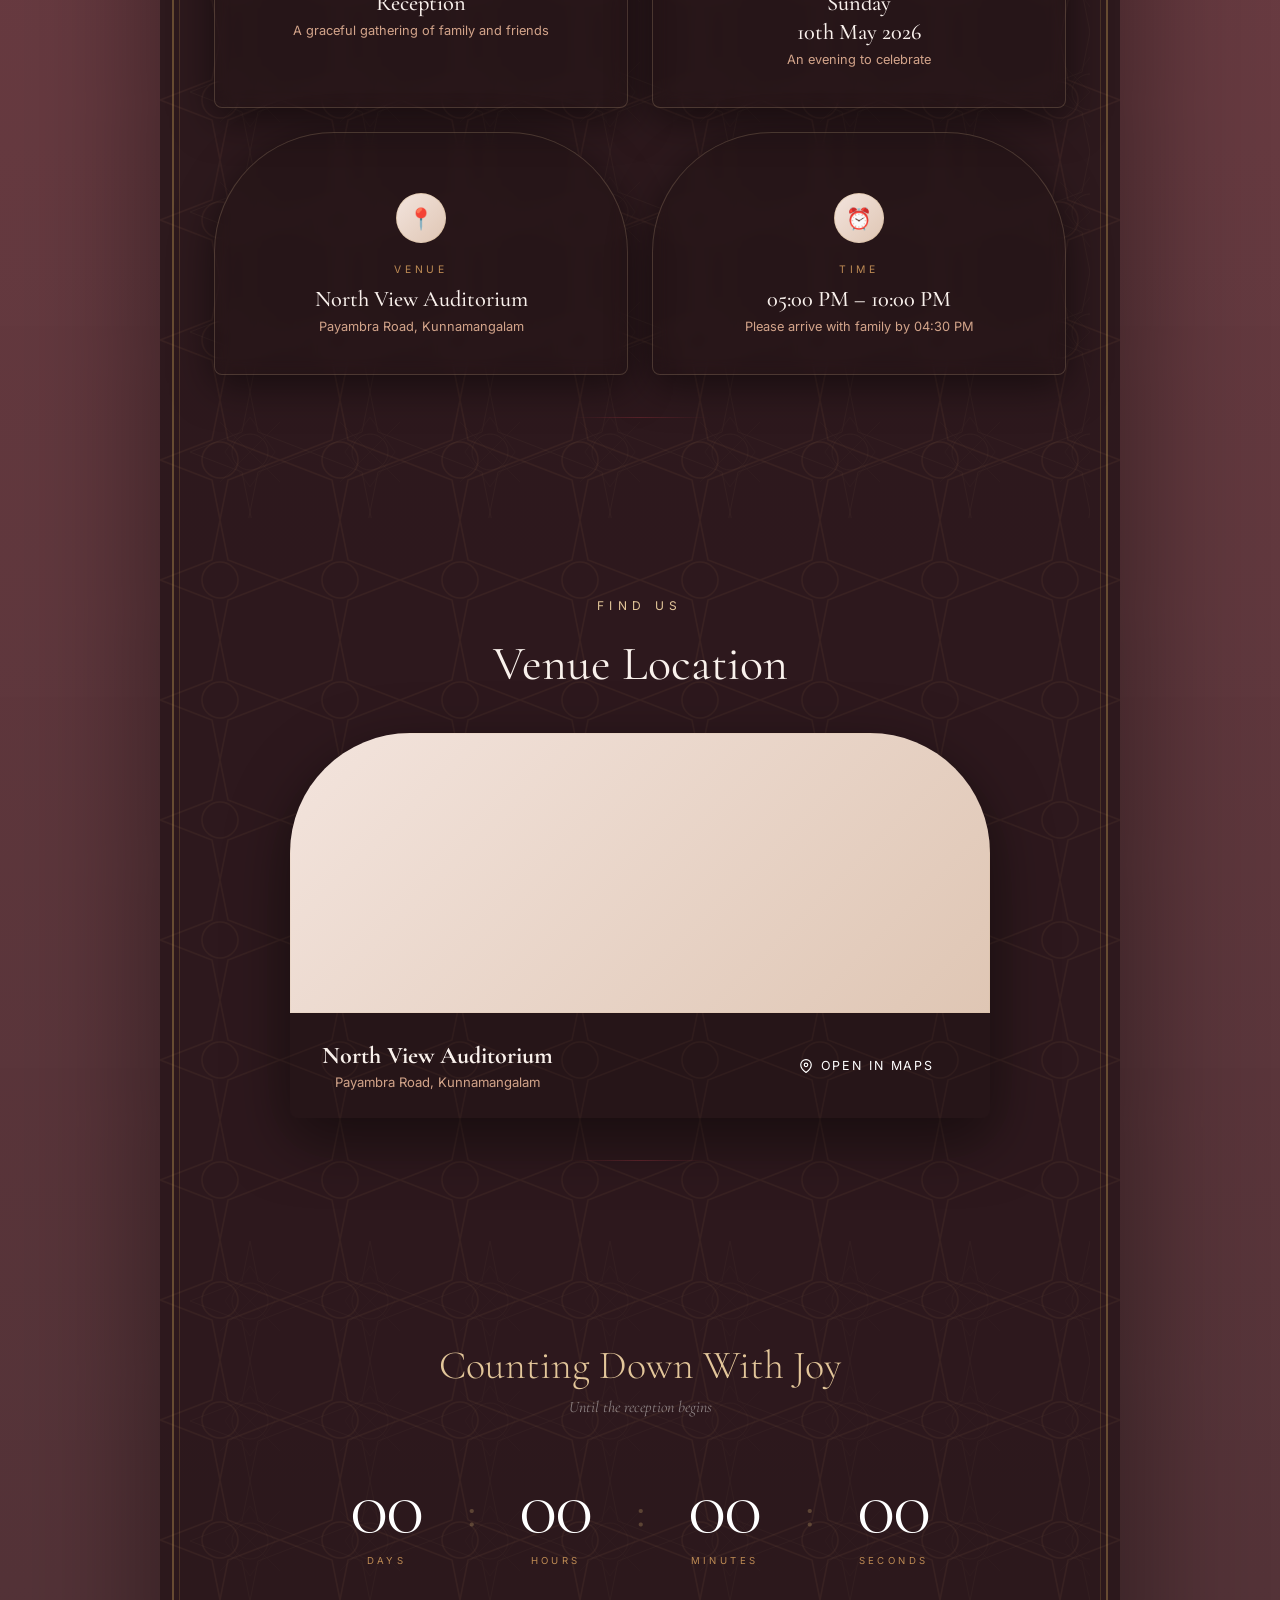
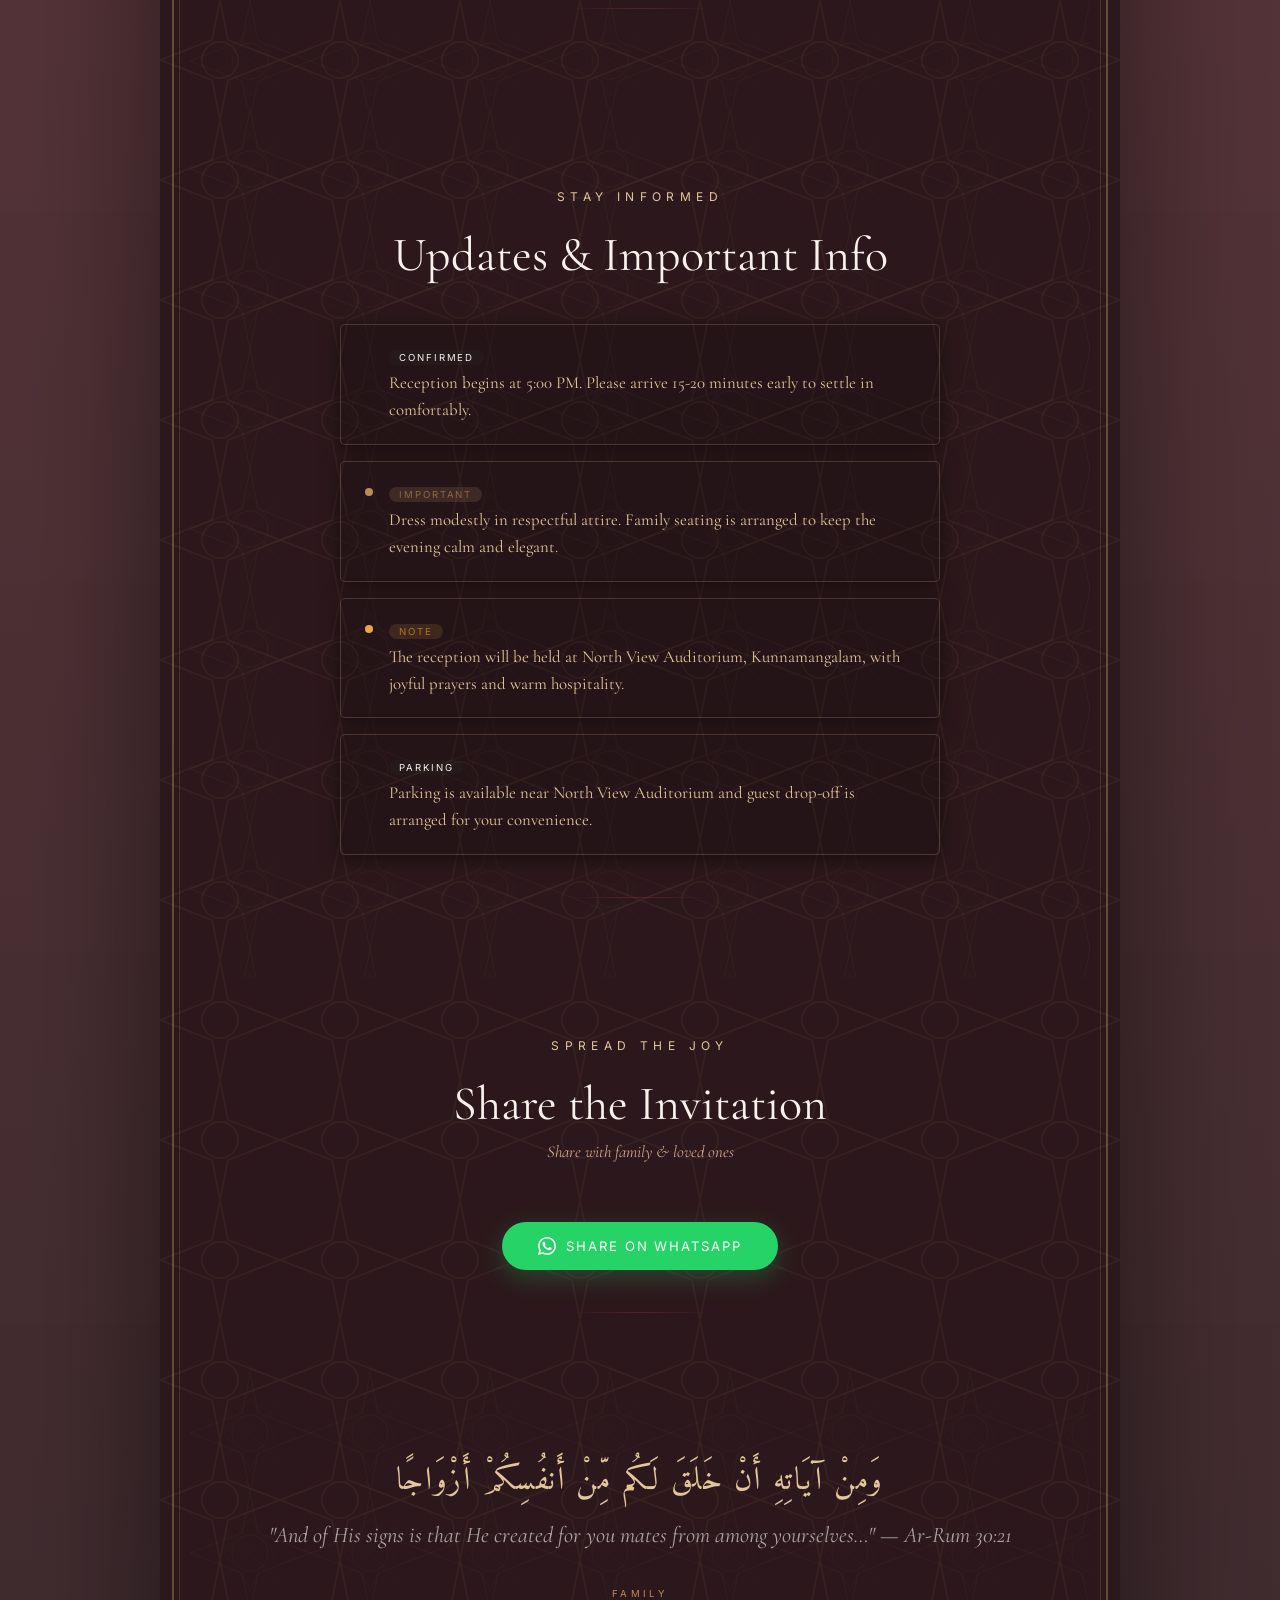
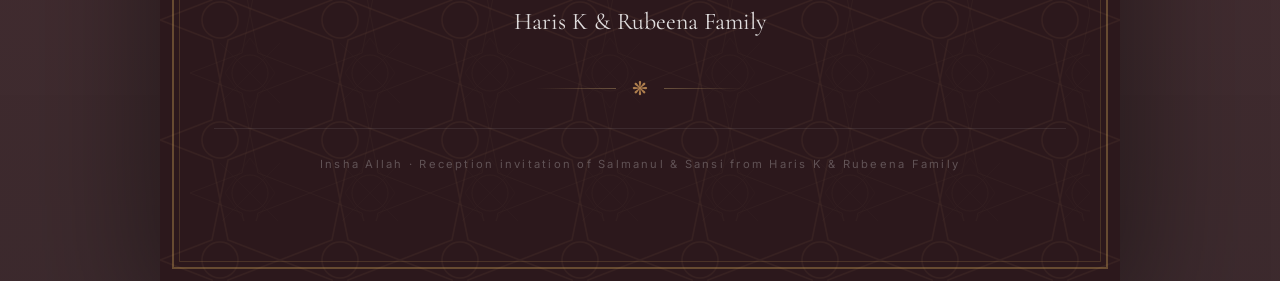
==== commit a5404c86: "rename title" ====
--- a/index.html
+++ b/index.html
@@ -3,7 +3,7 @@
   <head>
     <meta charset="UTF-8" />
     <meta name="viewport" content="width=device-width, initial-scale=1.0" />
-    <title>Reception Invitation — Salmanul & Sansi</title>
+    <title>Salmanul & Sansi</title>
     <link
       href="https://fonts.googleapis.com/css2?family=Cormorant+Garamond:ital,wght@0,300;0,400;0,500;0,600;1,300;1,400&family=Inter:wght@300;400;500&family=Amiri:ital,wght@0,400;0,700;1,400&display=swap"
       rel="stylesheet" />
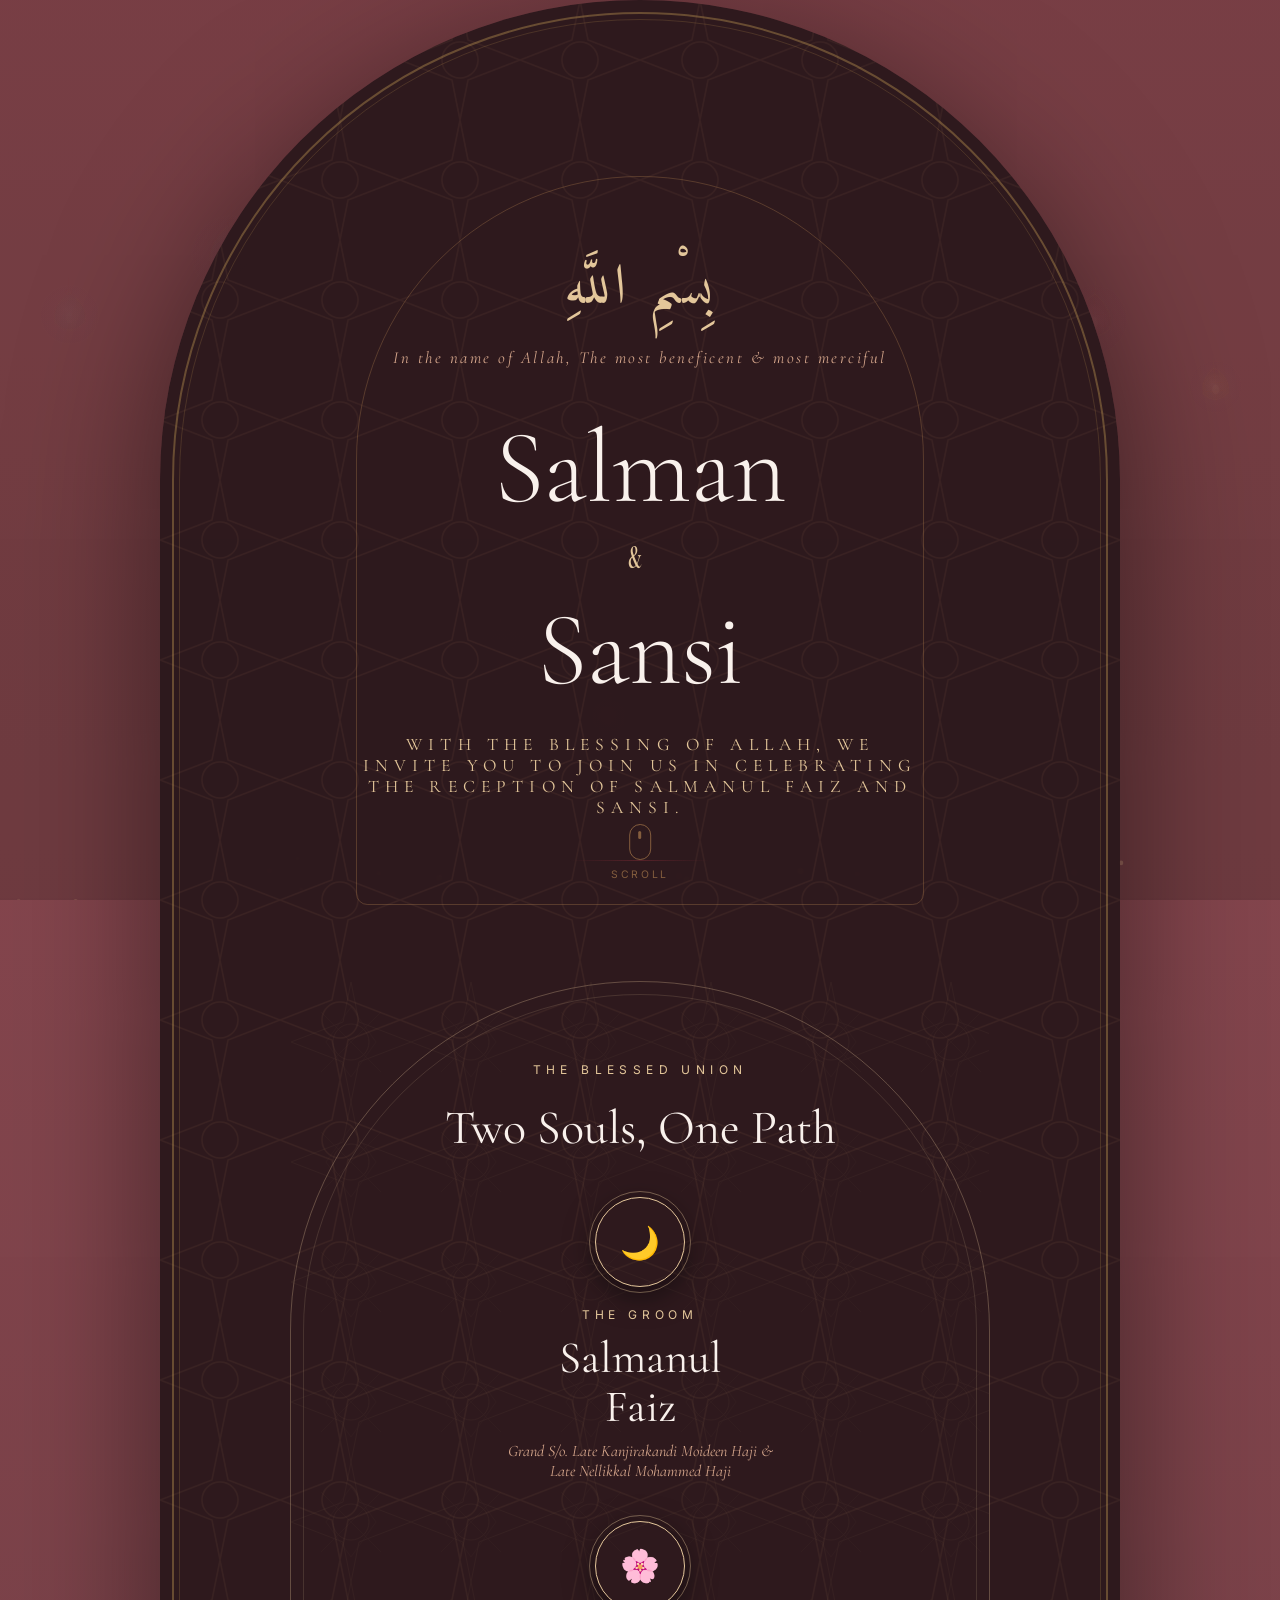
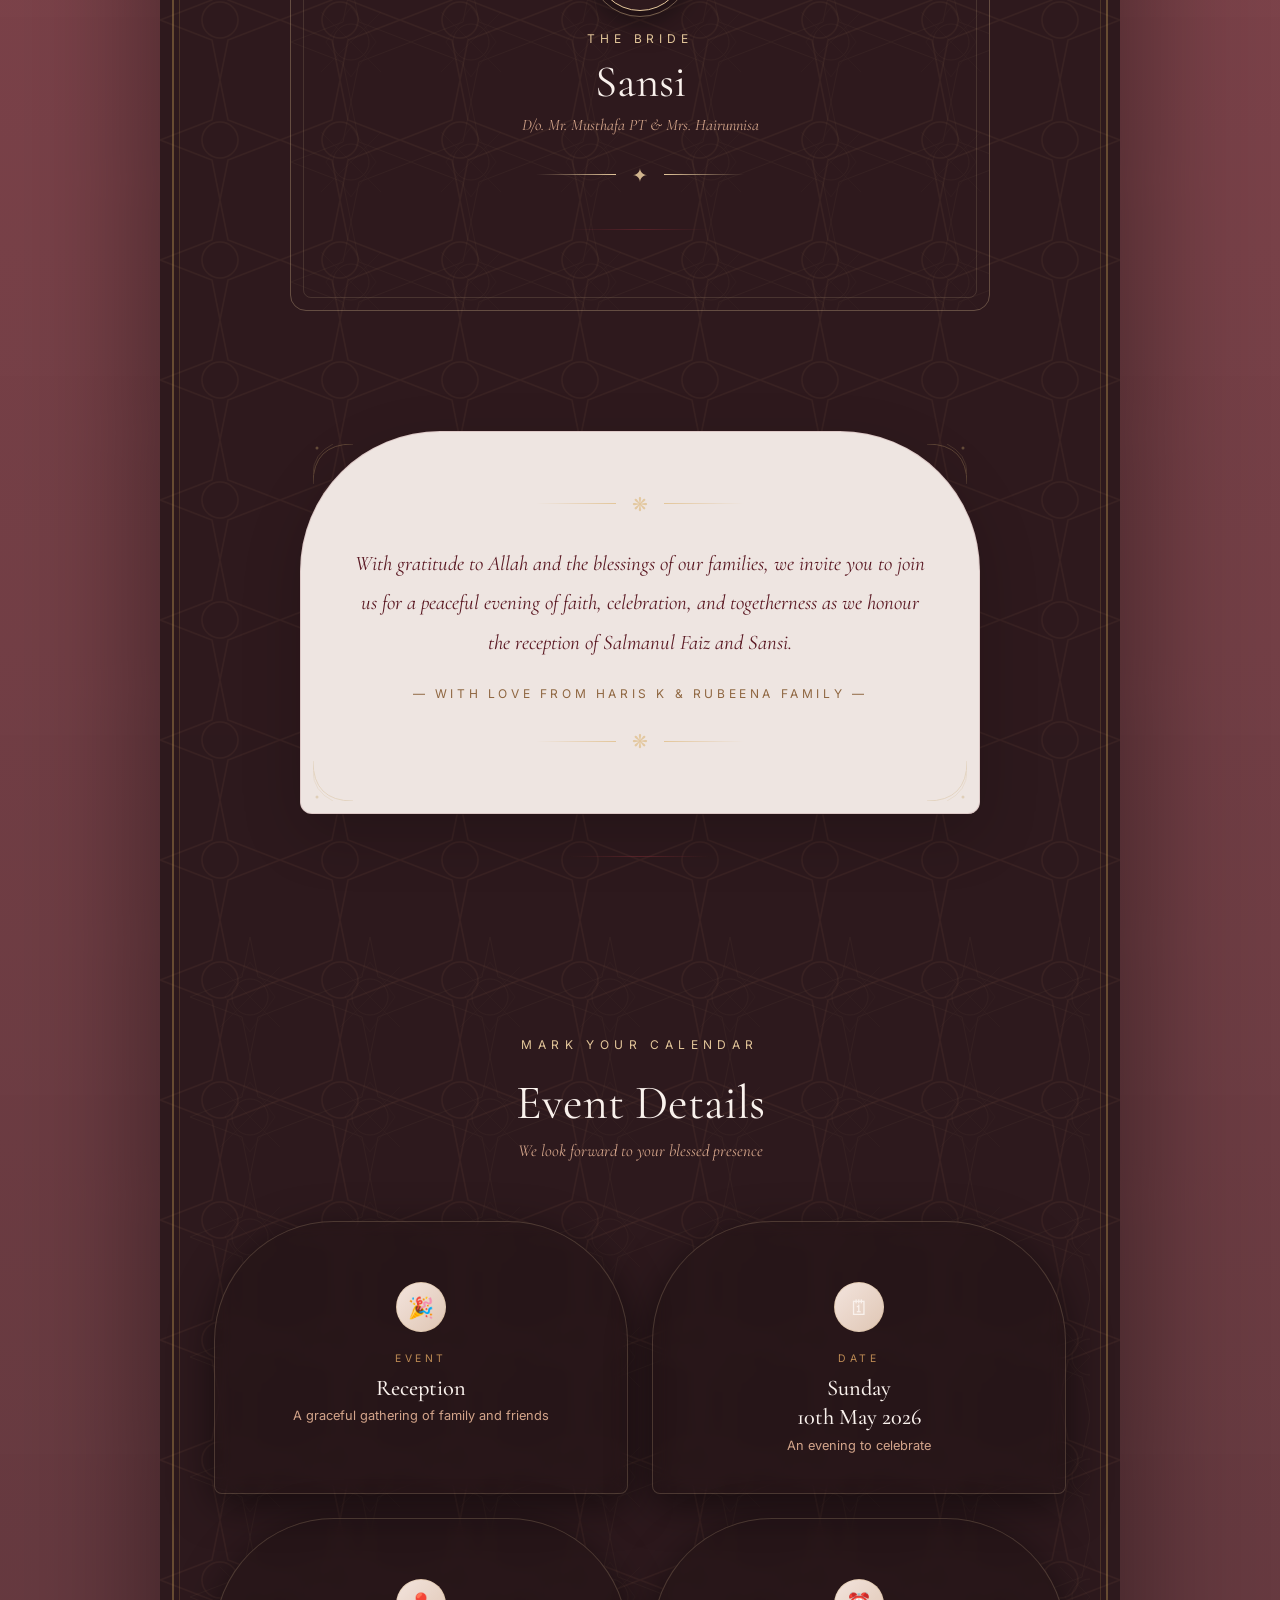
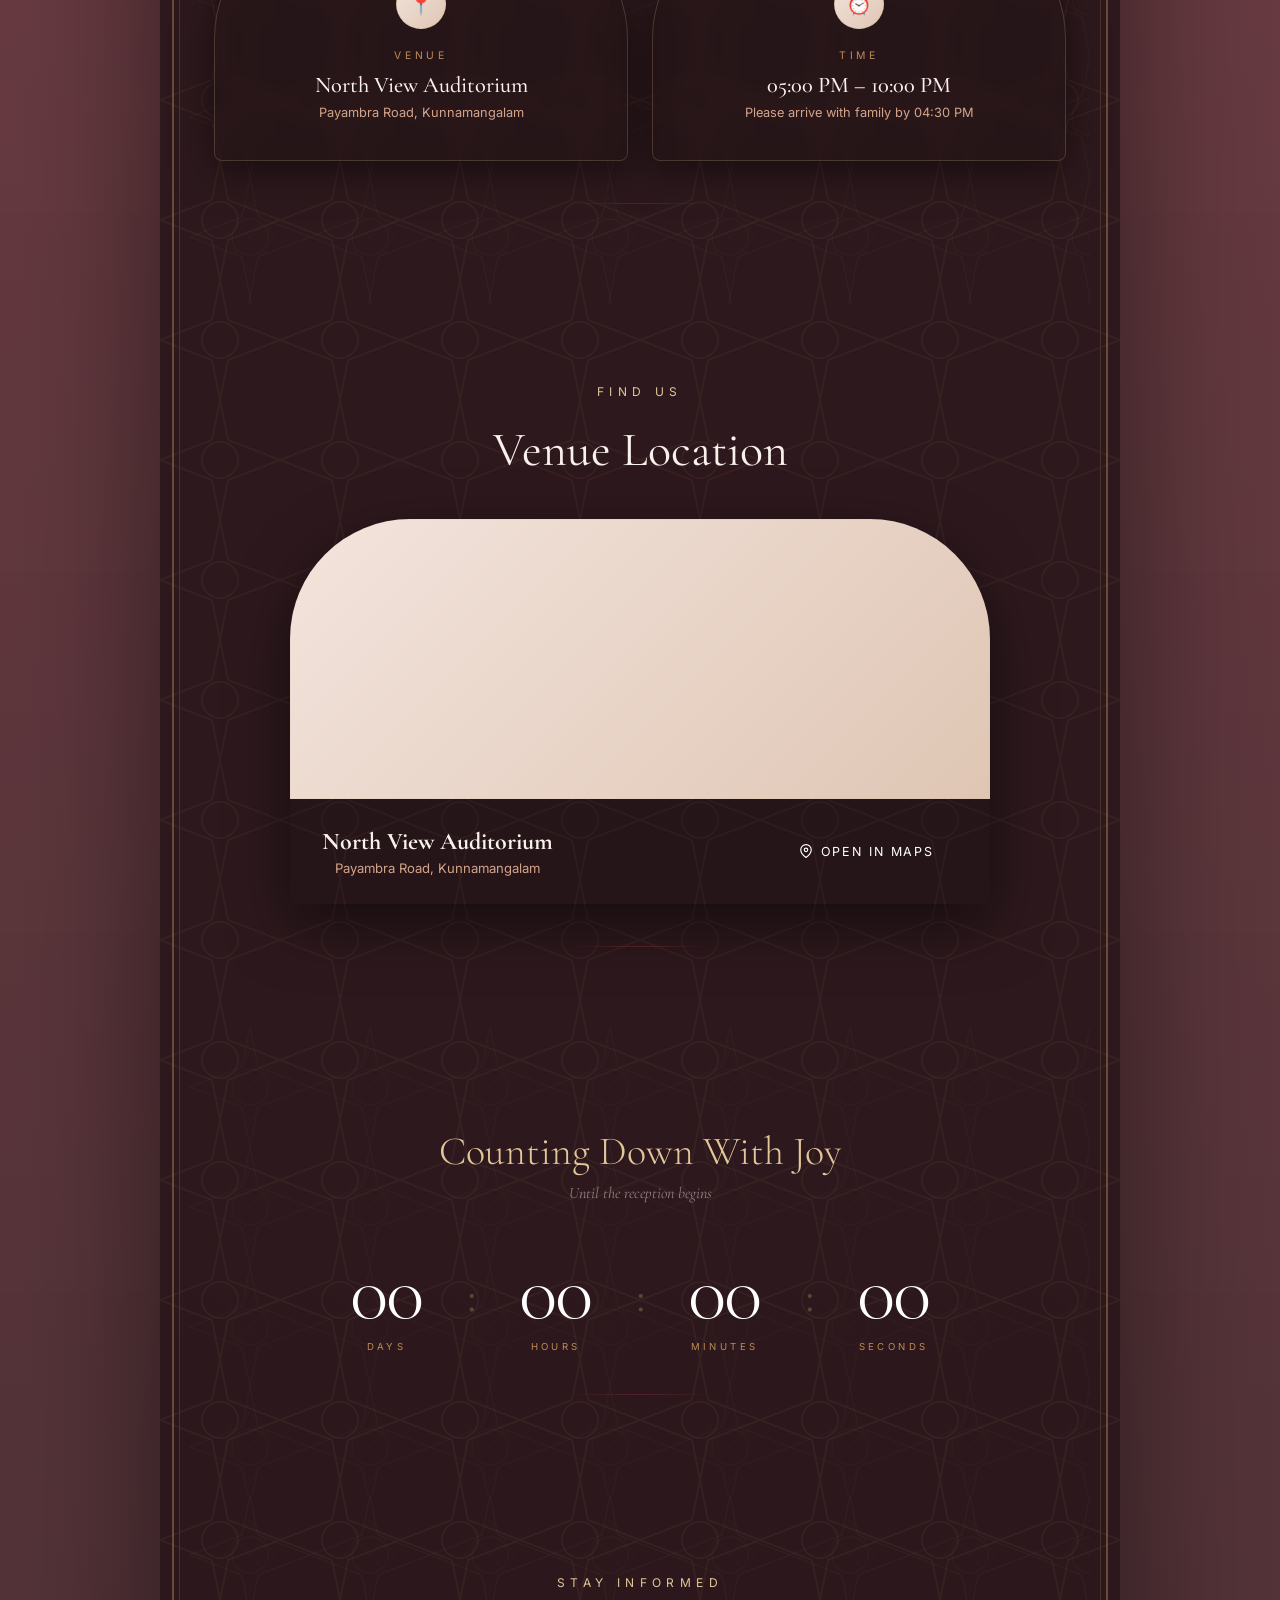
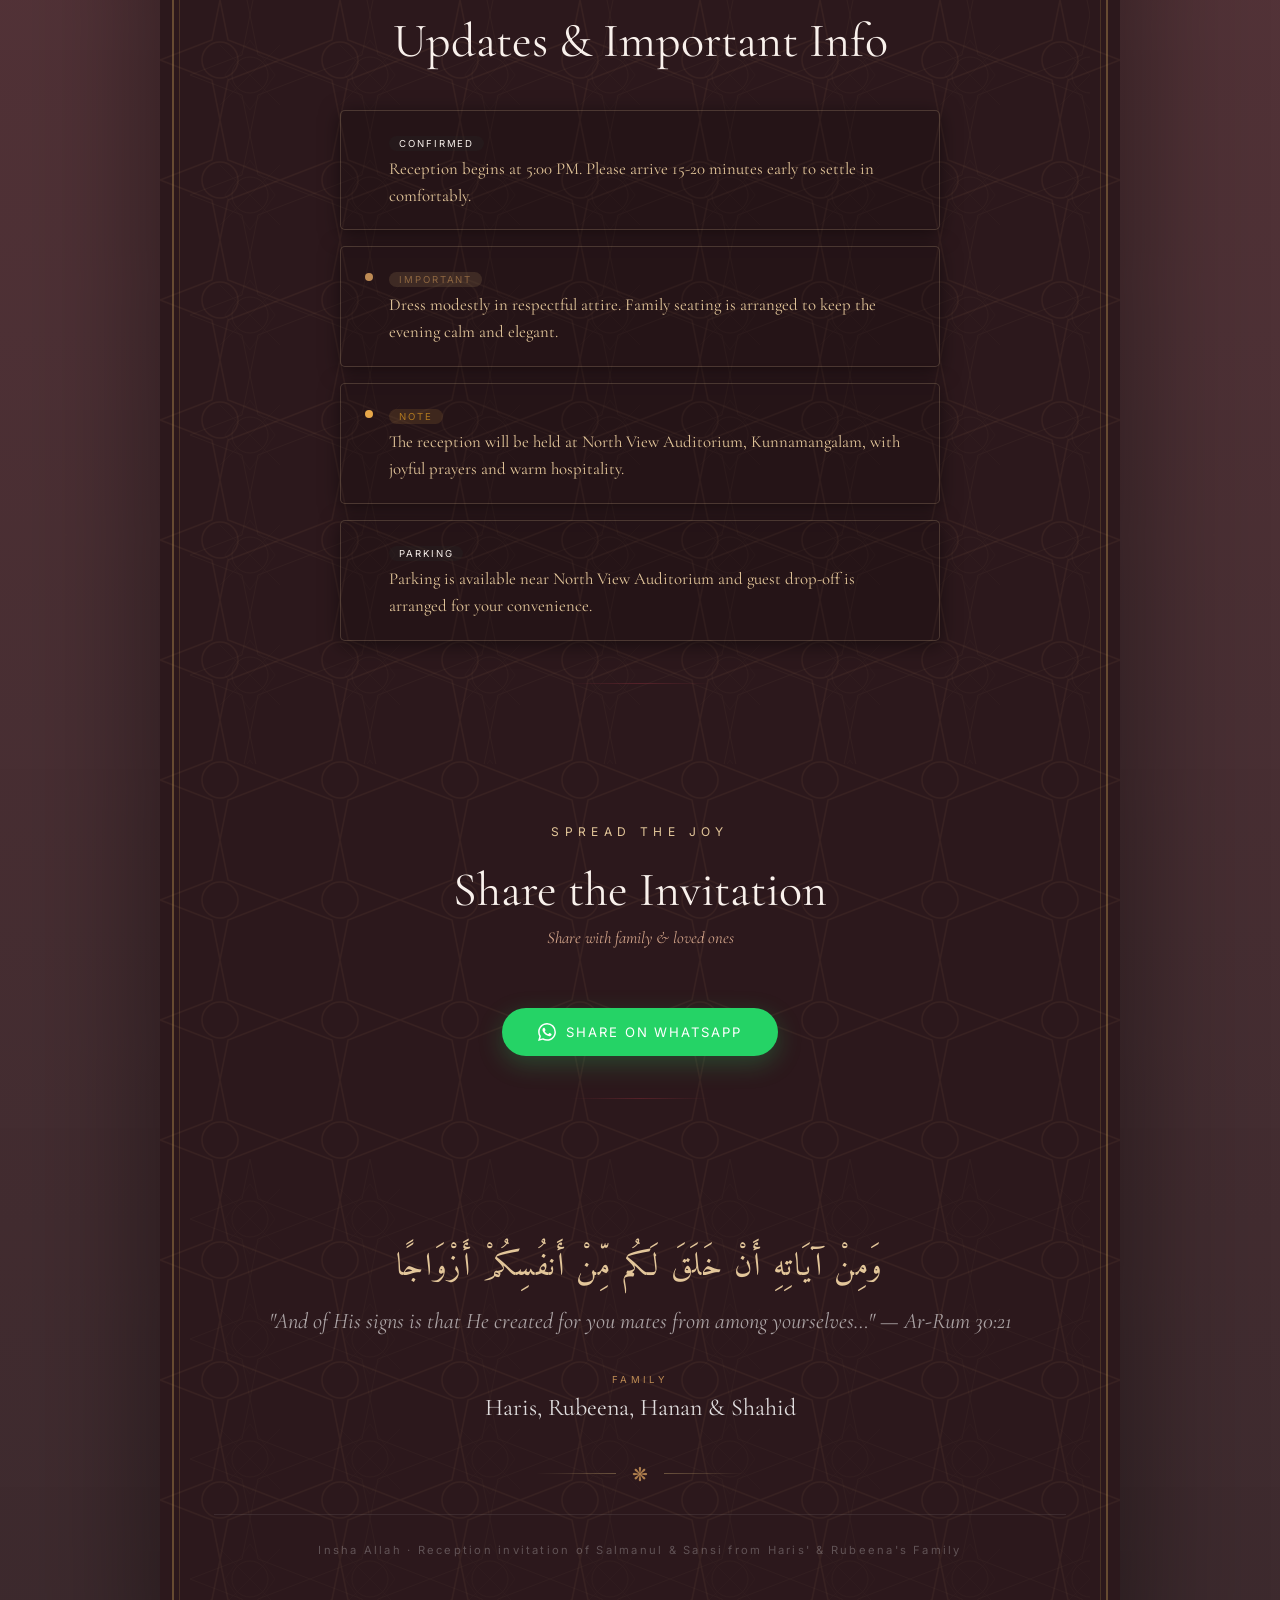
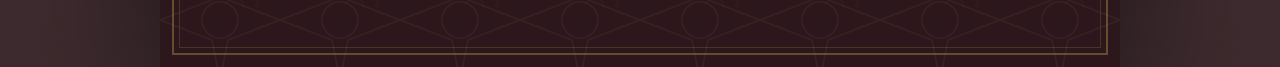
==== commit f02d120f: "grammar changes" ====
--- a/index.html
+++ b/index.html
@@ -3,7 +3,7 @@
   <head>
     <meta charset="UTF-8" />
     <meta name="viewport" content="width=device-width, initial-scale=1.0" />
-    <title>Salmanul & Sansi</title>
+    <title>Salman & Sansi</title>
     <link
       href="https://fonts.googleapis.com/css2?family=Cormorant+Garamond:ital,wght@0,300;0,400;0,500;0,600;1,300;1,400&family=Inter:wght@300;400;500&family=Amiri:ital,wght@0,400;0,700;1,400&display=swap"
       rel="stylesheet" />
@@ -35,7 +35,7 @@
         </div>
 
         <div class="hero-names">
-          <div class="hero-name">Salmanul</div>
+          <div class="hero-name">Salman</div>
           <span class="hero-and">﹠</span>
           <div class="hero-name">Sansi</div>
         </div>
@@ -73,11 +73,11 @@
             </div>
           </div>
 
-          <div class="couple-center-divider fade-in fade-in-delay-2">
+          <!-- <div class="couple-center-divider fade-in fade-in-delay-2">
             <div class="couple-vline"></div>
             <div class="couple-ampersand">﷽</div>
             <div class="couple-vline"></div>
-          </div>
+          </div> -->
 
           <div class="person-card fade-in fade-in-delay-3">
             <div class="person-avatar">🌸</div>
@@ -360,7 +360,7 @@
         <div class="footer-families fade-in fade-in-delay-1">
           <div class="family-block">
             <span class="family-label">Family</span>
-            <div class="family-name">Haris K & Rubeena Family</div>
+            <div class="family-name">Haris, Rubeena, Hanan & Shahid</div>
           </div>
         </div>
 
@@ -387,8 +387,8 @@
         </div>
 
         <div class="footer-bottom fade-in">
-          Insha Allah · Reception invitation of Salmanul & Sansi from Haris K &
-          Rubeena Family
+          Insha Allah · Reception invitation of Salmanul & Sansi from Haris' &
+          Rubeena's Family
         </div>
       </footer>
     </div>
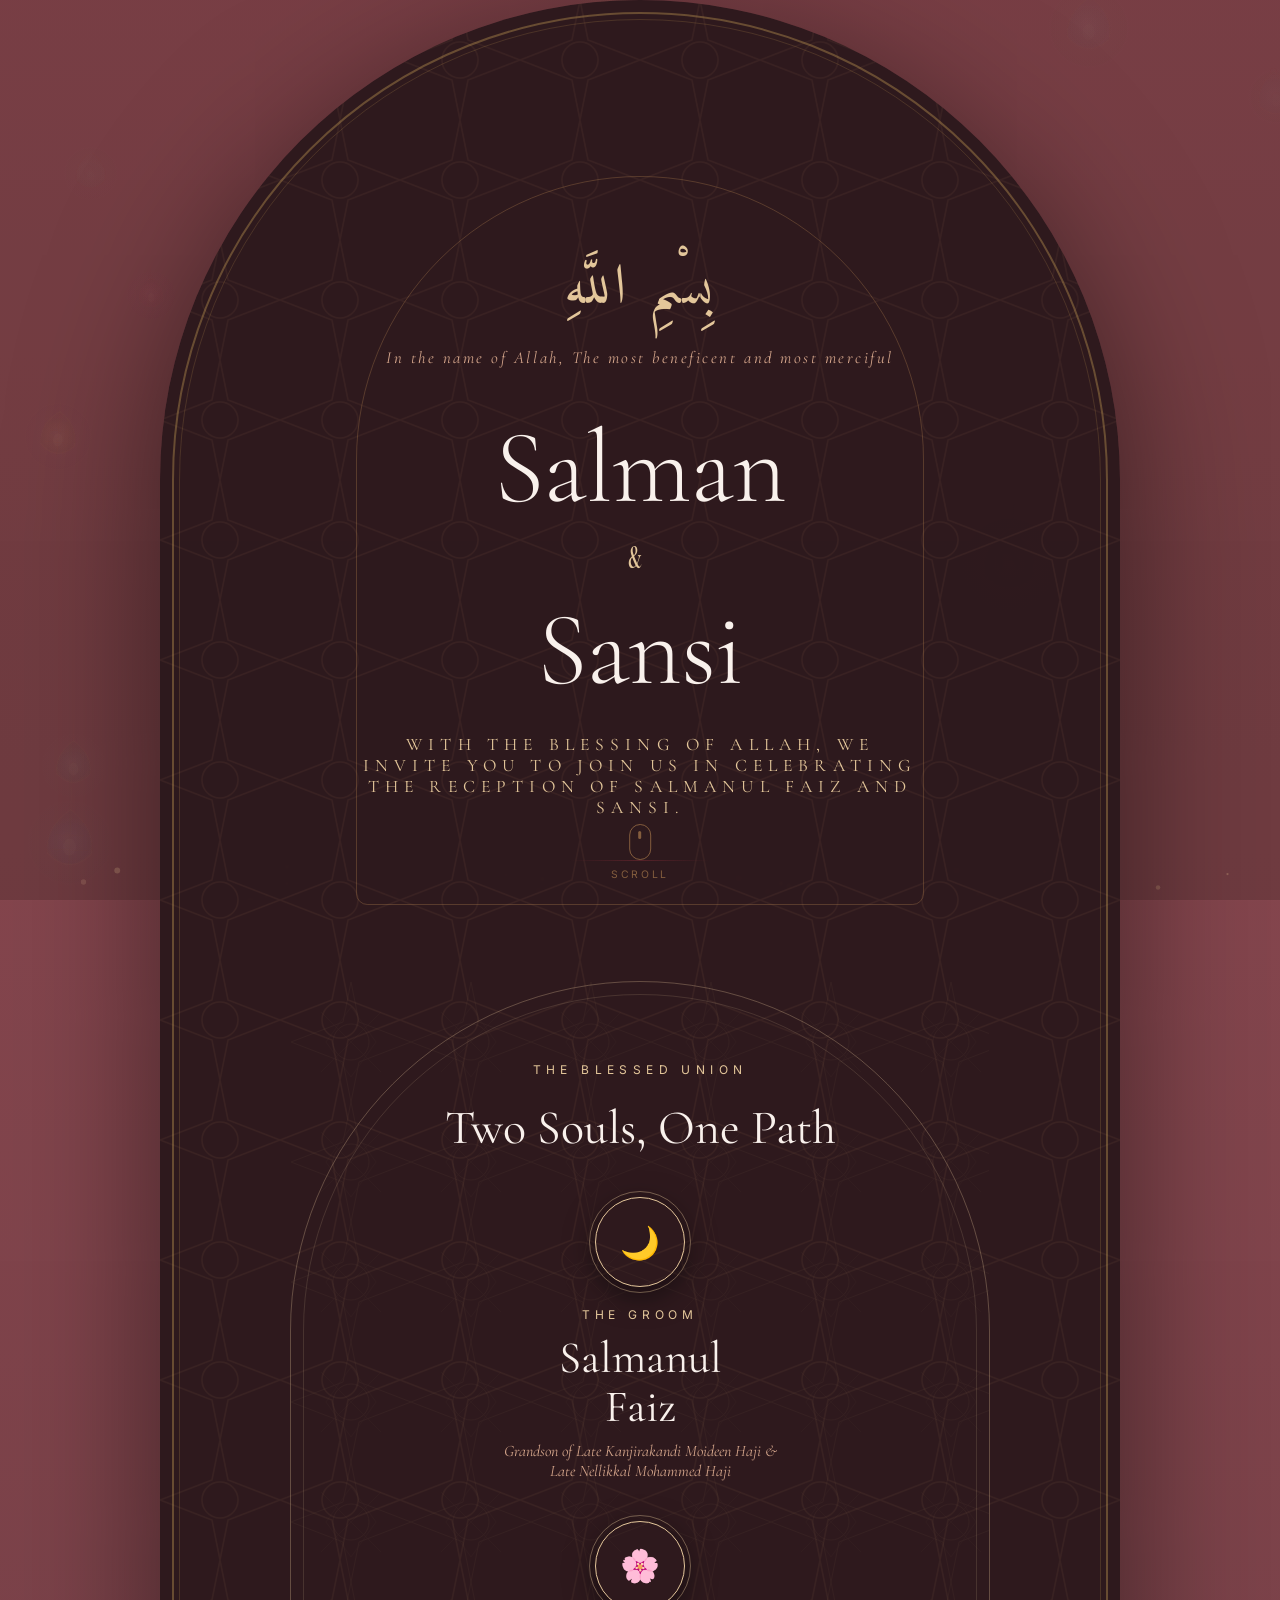
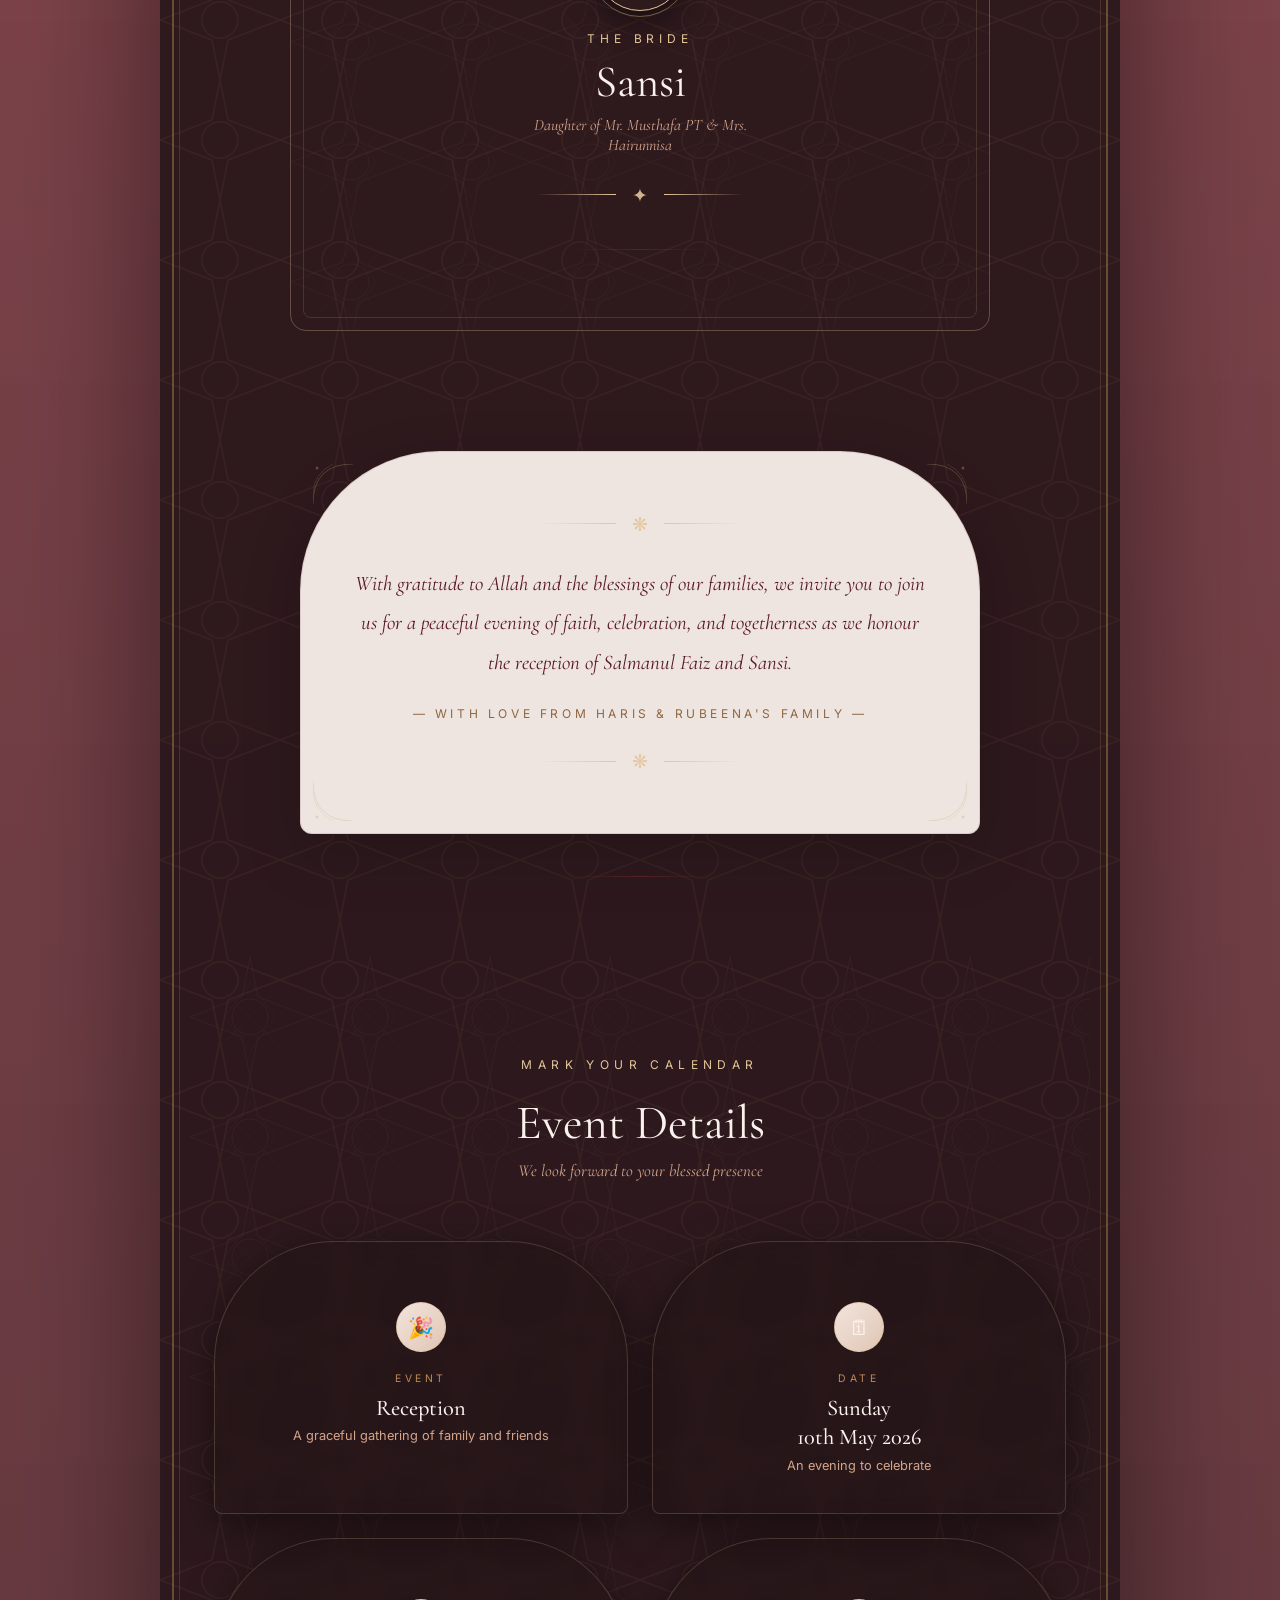
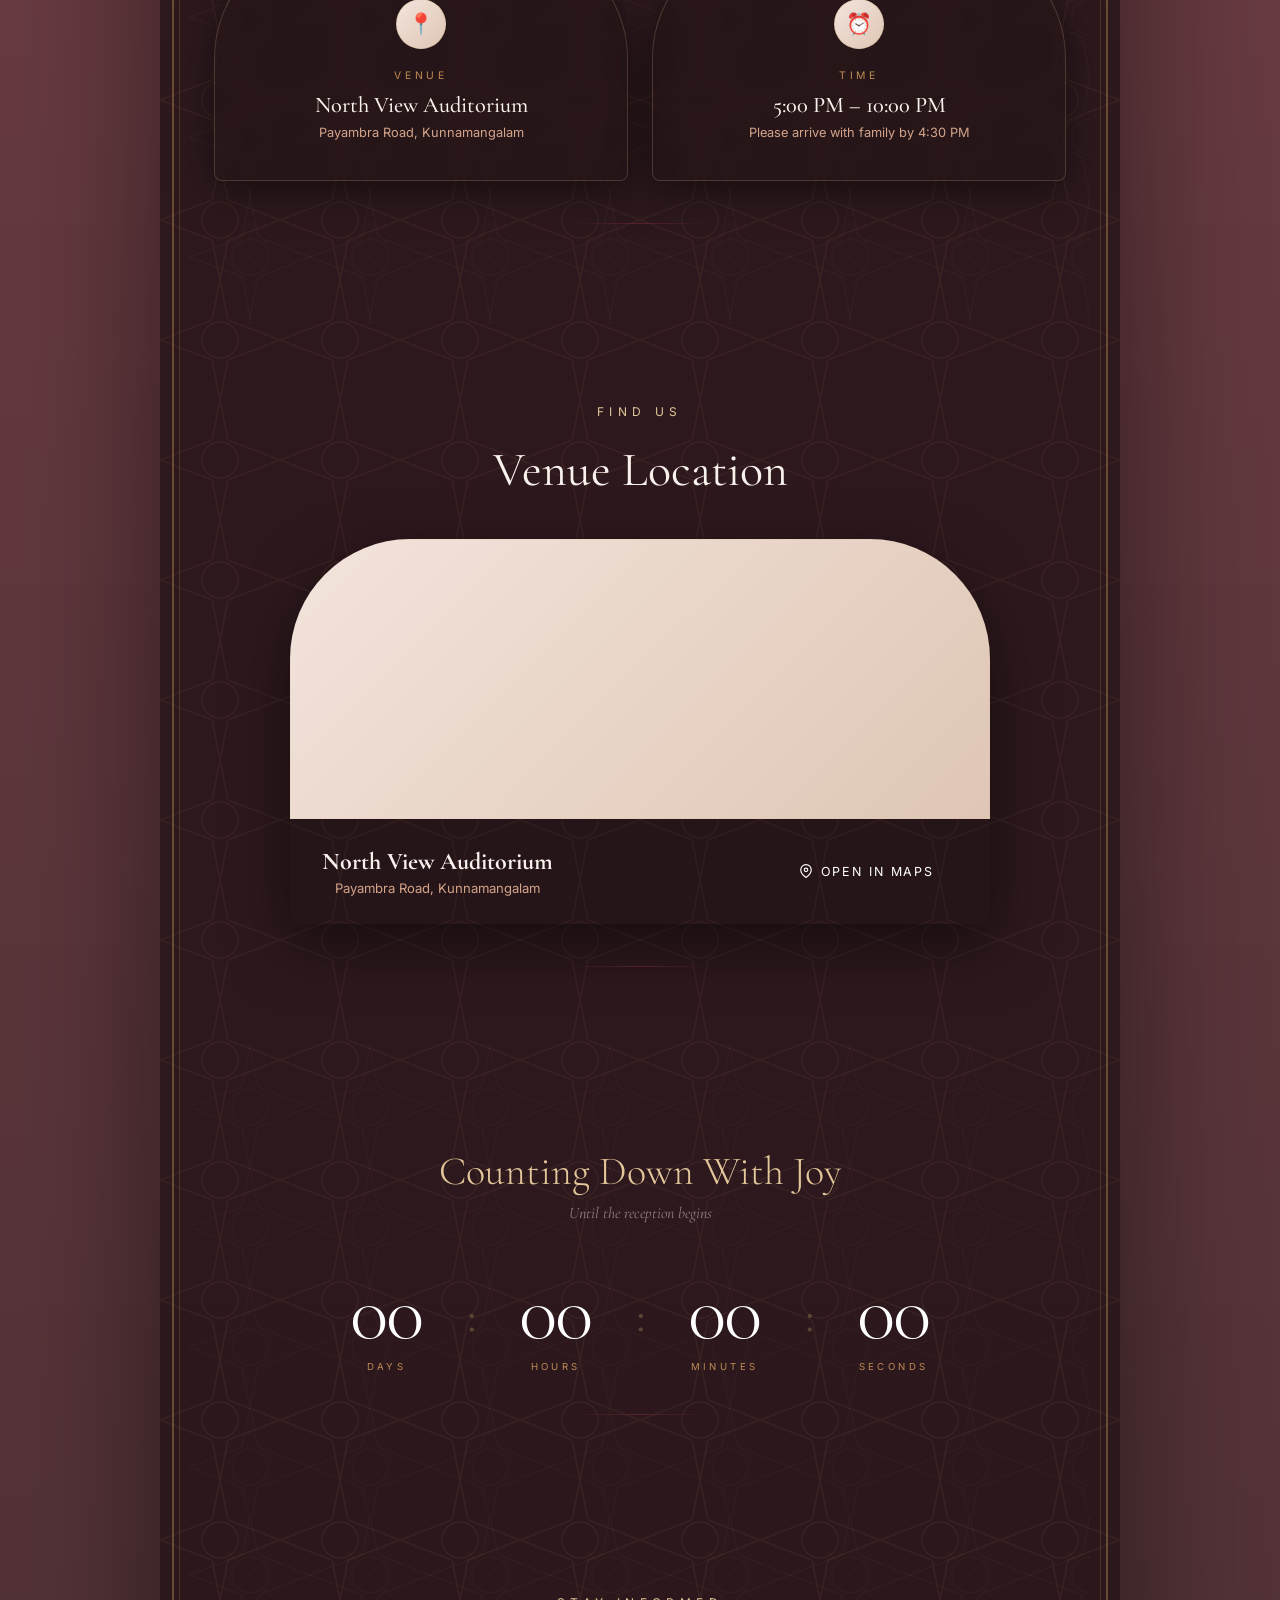
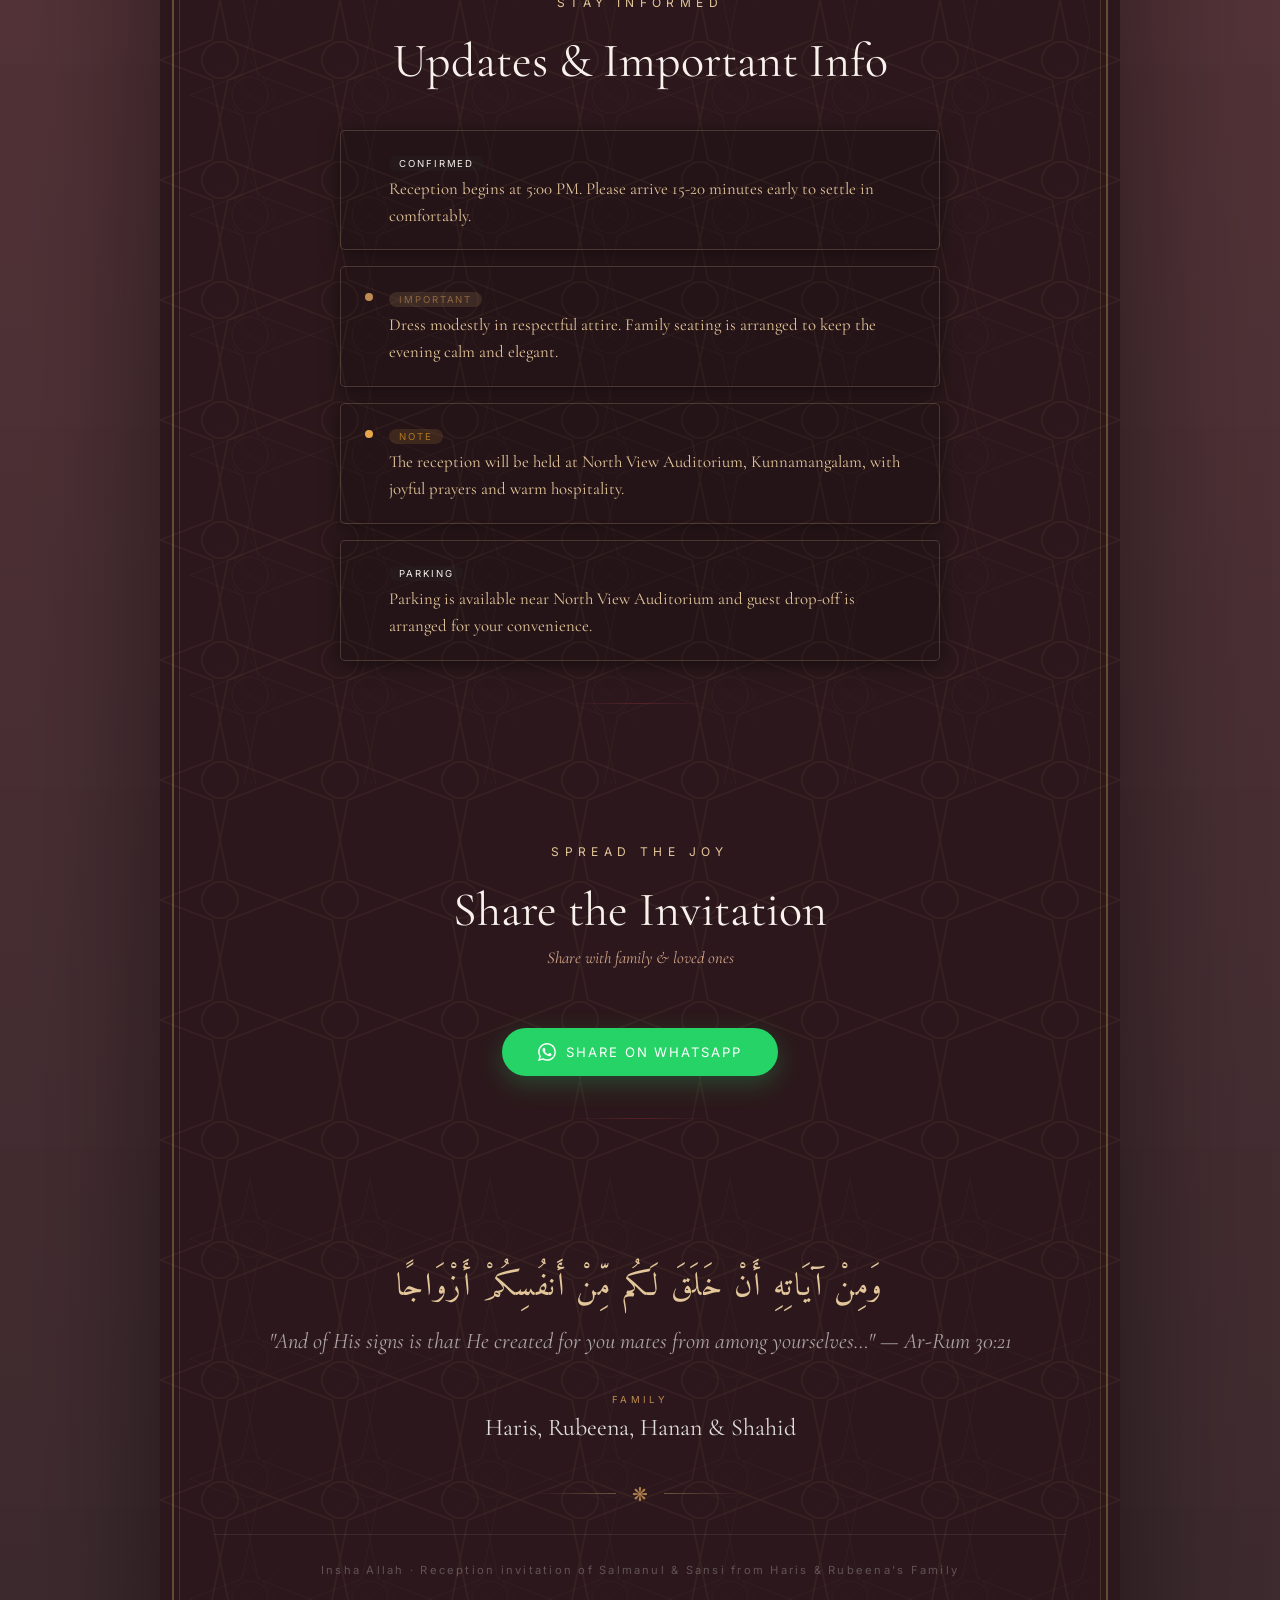
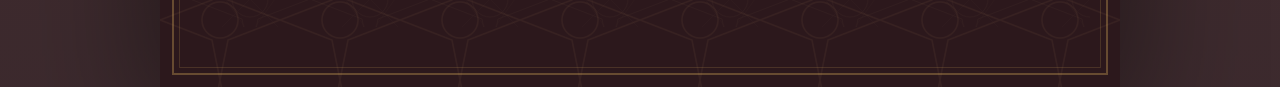
==== commit 3e5e3738: "update meta tags" ====
--- a/index.html
+++ b/index.html
@@ -3,6 +3,40 @@
   <head>
     <meta charset="UTF-8" />
     <meta name="viewport" content="width=device-width, initial-scale=1.0" />
+    <meta
+      name="description"
+      content="Join us for the reception of Salmanul Faiz and Sansi on May 10th, 2026 at North View Auditorium, Kunnamangalam." />
+    <meta name="author" content="Haris & Rubeena's Family" />
+    <meta name="theme-color" content="#c9a96e" />
+    <meta name="apple-mobile-web-app-capable" content="yes" />
+    <meta
+      name="apple-mobile-web-app-status-bar-style"
+      content="black-translucent" />
+    <meta name="apple-mobile-web-app-title" content="Salman & Sansi" />
+
+    <!-- Open Graph Meta Tags -->
+    <meta property="og:title" content="Salman & Sansi Reception Invitation" />
+    <meta
+      property="og:description"
+      content="Join us for the reception of Salmanul Faiz and Sansi on May 10th, 2026 at North View Auditorium, Kunnamangalam." />
+    <meta property="og:type" content="website" />
+    <meta property="og:url" content="https://rithask.github.io/salman-sansi" />
+    <!-- <meta
+      property="og:image"
+      content="https://example.com/invitation-image.jpg" />
+    <meta property="og:image:width" content="1200" />
+    <meta property="og:image:height" content="630" /> -->
+
+    <!-- Twitter Card Meta Tags -->
+    <meta name="twitter:card" content="summary_large_image" />
+    <meta name="twitter:title" content="Salman & Sansi Reception Invitation" />
+    <meta
+      name="twitter:description"
+      content="Join us for the reception of Salmanul Faiz and Sansi on May 10th, 2026." />
+    <!-- <meta
+      name="twitter:image"
+      content="https://example.com/invitation-image.jpg" /> -->
+
     <title>Salman & Sansi</title>
     <link
       href="https://fonts.googleapis.com/css2?family=Cormorant+Garamond:ital,wght@0,300;0,400;0,500;0,600;1,300;1,400&family=Inter:wght@300;400;500&family=Amiri:ital,wght@0,400;0,700;1,400&display=swap"
@@ -31,7 +65,7 @@
         <div class="hero-frame"></div>
         <div class="hero-bismillah">بِسْمِ اللَّهِ</div>
         <div class="hero-translation">
-          In the name of Allah, The most beneficent & most merciful
+          In the name of Allah, The most beneficent and most merciful
         </div>
 
         <div class="hero-names">
@@ -68,7 +102,7 @@
             <div class="person-role">The Groom</div>
             <div class="person-name">Salmanul<br />Faiz</div>
             <div class="person-family">
-              Grand S/o. Late Kanjirakandi Moideen Haji & Late Nellikkal
+              Grandson of Late Kanjirakandi Moideen Haji & Late Nellikkal
               Mohammed Haji
             </div>
           </div>
@@ -84,7 +118,7 @@
             <div class="person-role">The Bride</div>
             <div class="person-name">Sansi</div>
             <div class="person-family">
-              D/o. Mr. Musthafa PT & Mrs. Hairunnisa
+              Daughter of Mr. Musthafa PT & Mrs. Hairunnisa
             </div>
           </div>
         </div>
@@ -134,7 +168,7 @@
           </p>
 
           <span class="message-sign"
-            >— With love from Haris K & Rubeena Family —</span
+            >— With love from Haris & Rubeena's Family —</span
           >
 
           <div class="ornament" style="margin-bottom: 0; margin-top: 28px">
@@ -182,8 +216,8 @@
           <div class="event-card fade-in fade-in-delay-4">
             <div class="event-icon">⏰</div>
             <div class="event-label">Time</div>
-            <div class="event-value">05:00 PM – 10:00 PM</div>
-            <div class="event-sub">Please arrive with family by 04:30 PM</div>
+            <div class="event-value">5:00 PM – 10:00 PM</div>
+            <div class="event-sub">Please arrive with family by 4:30 PM</div>
           </div>
         </div>
       </section>
@@ -387,7 +421,7 @@
         </div>
 
         <div class="footer-bottom fade-in">
-          Insha Allah · Reception invitation of Salmanul & Sansi from Haris' &
+          Insha Allah · Reception invitation of Salmanul & Sansi from Haris &
           Rubeena's Family
         </div>
       </footer>
